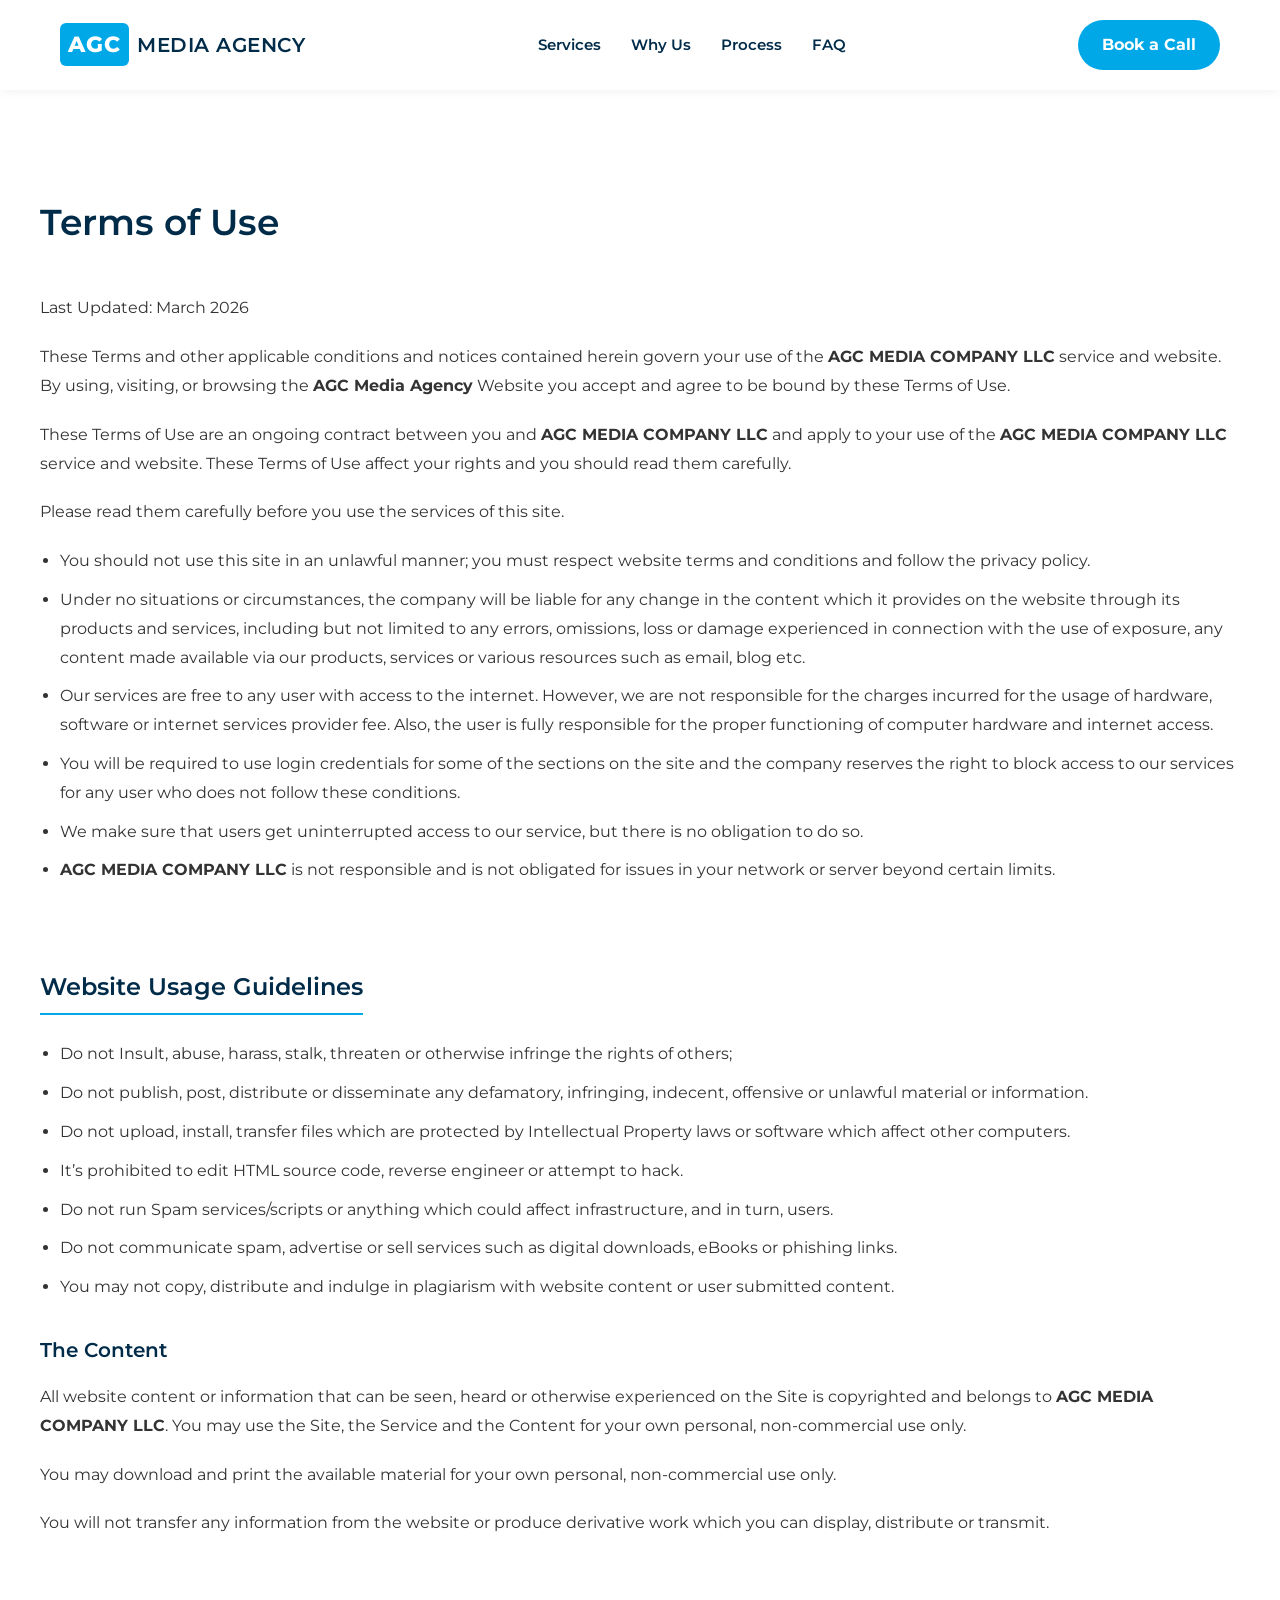
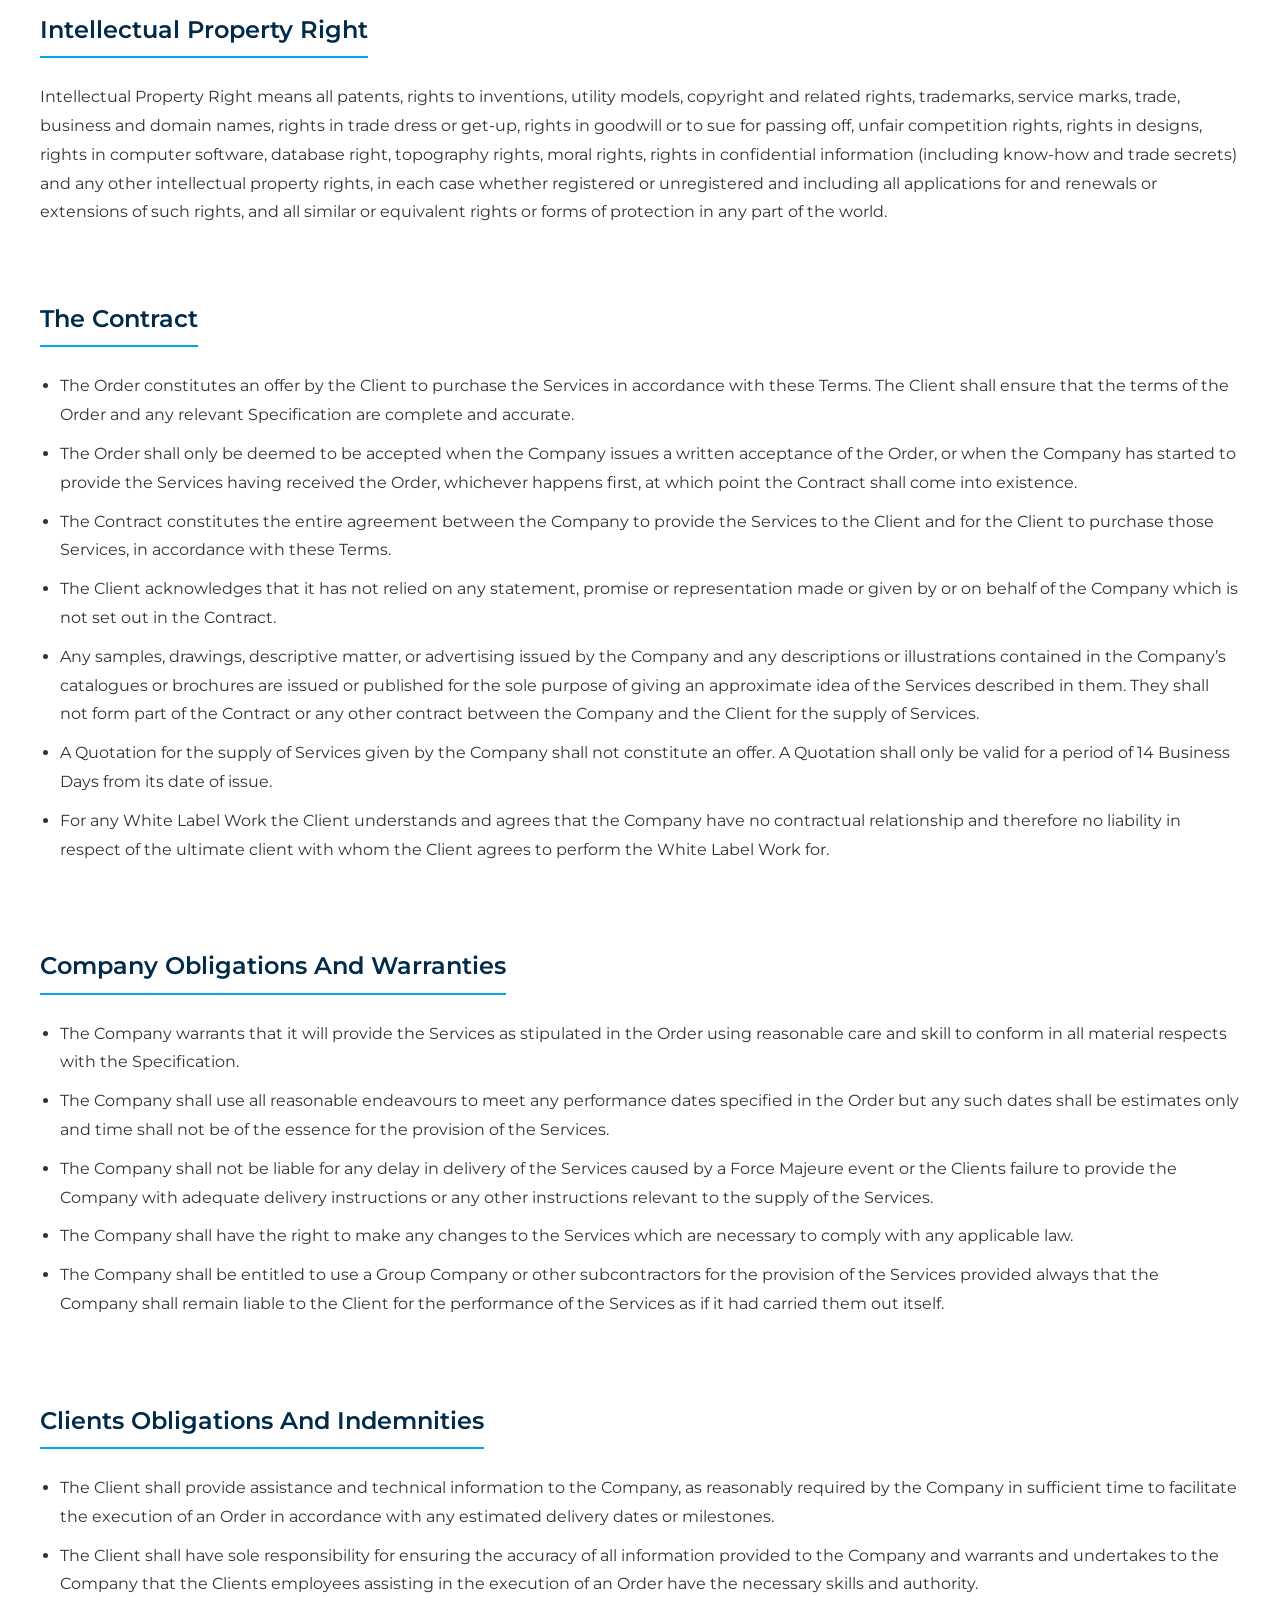
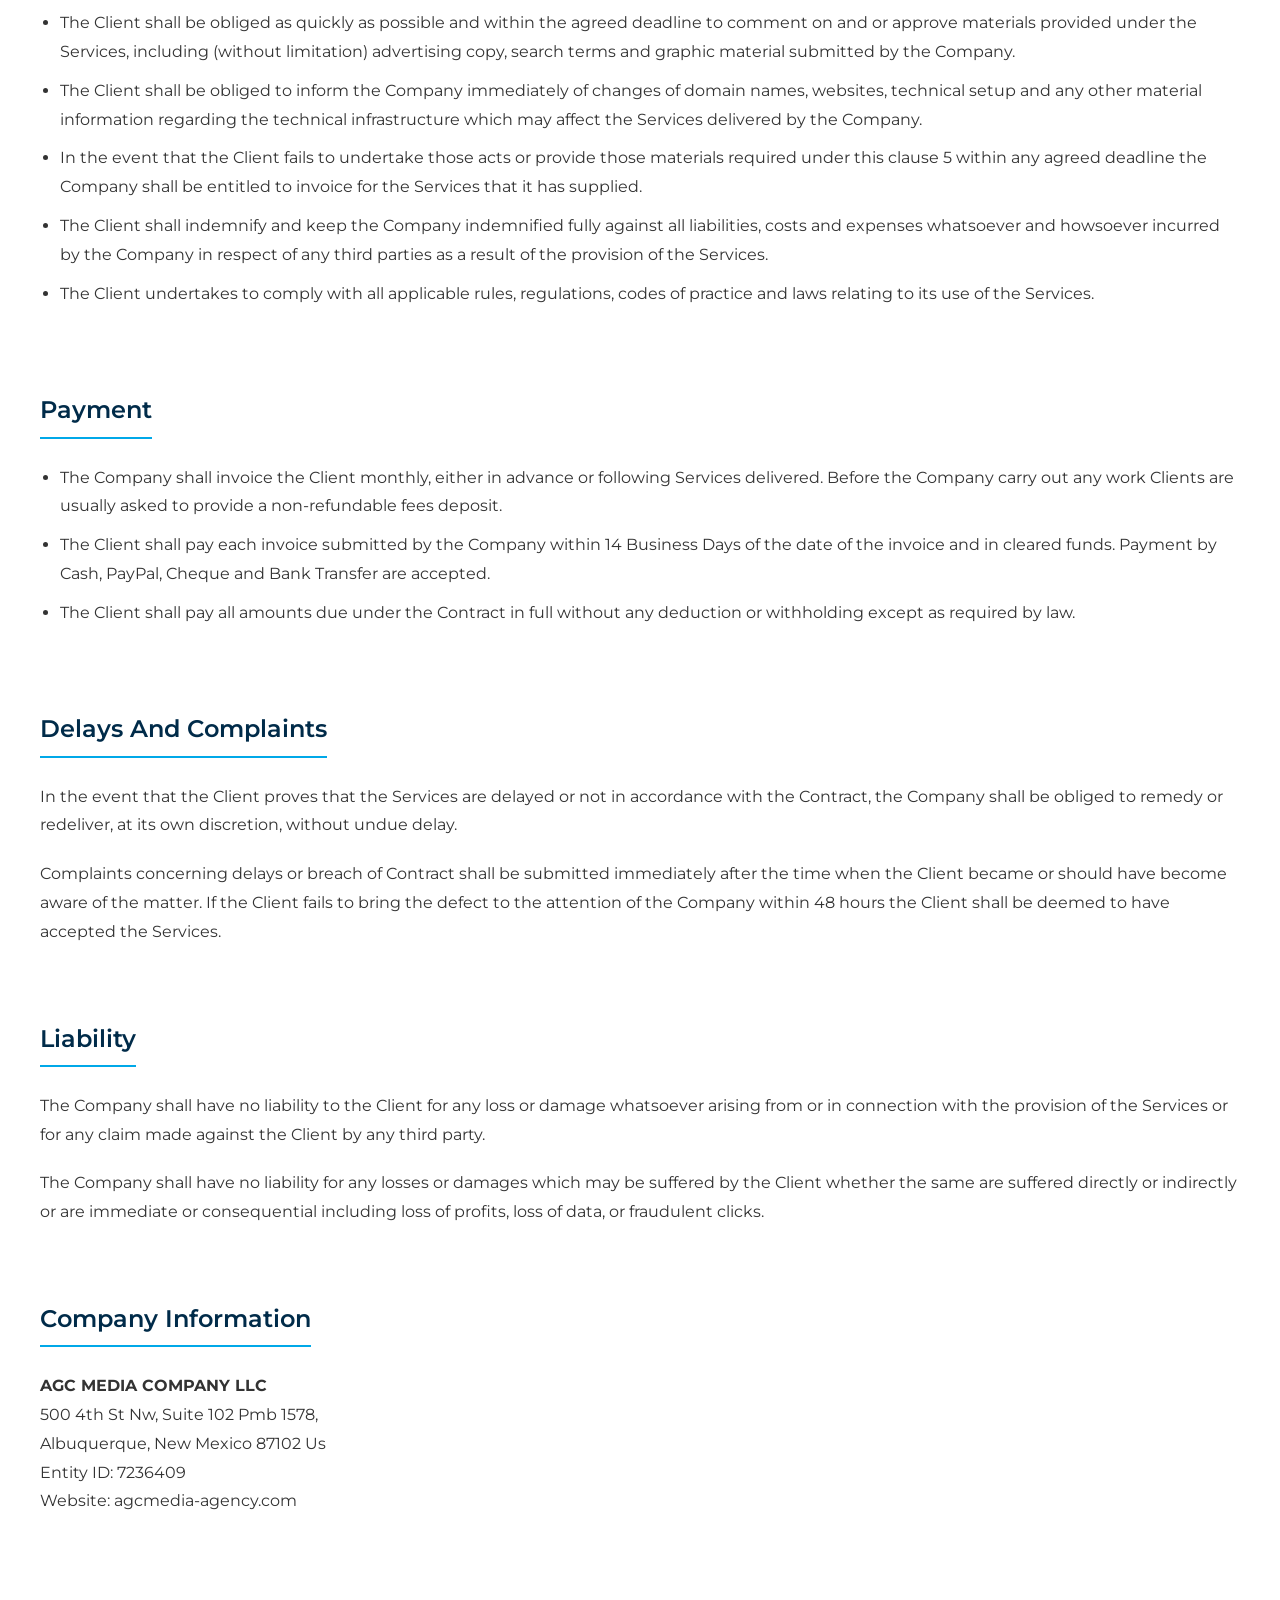
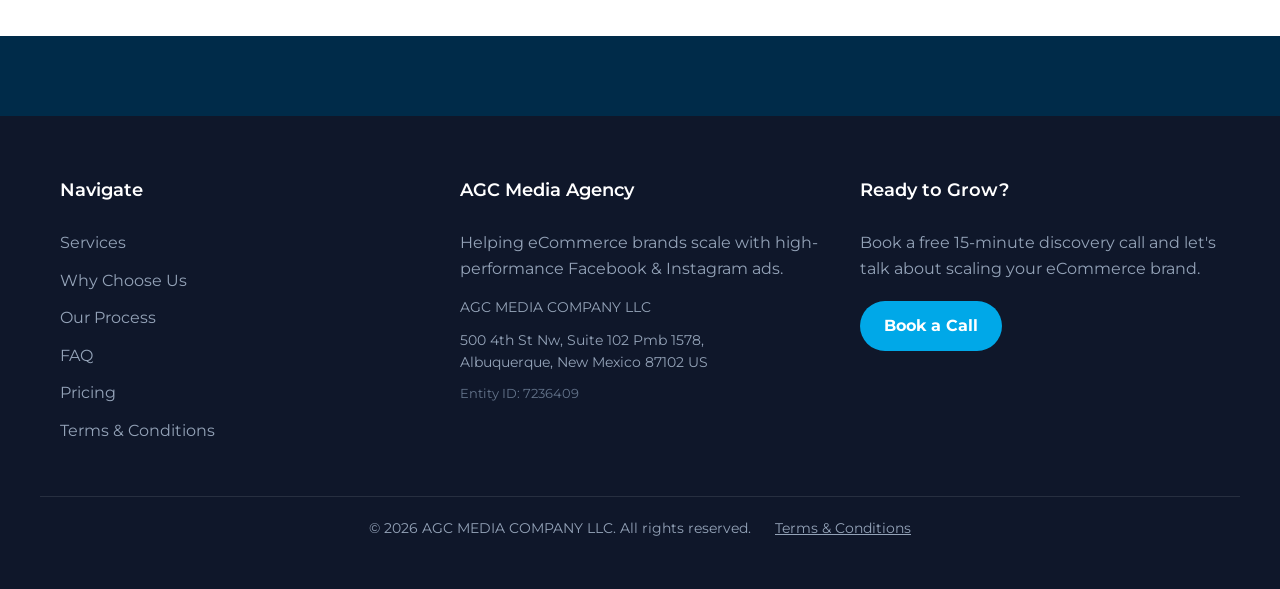
==== terms.html @ 2851c327 "Initial commit - AGC Media Agency Website" ====
<!DOCTYPE html>
<html lang="en">

<head>
    <meta charset="UTF-8">
    <meta name="viewport" content="width=device-width, initial-scale=1.0">
    <title>Terms & Conditions | AGC Media Agency</title>
    <link rel="icon" type="image/svg+xml" href="favicon.svg">
    <link rel="stylesheet" href="style.css">
    <link href="https://fonts.googleapis.com/css2?family=Montserrat:wght@400;600;700&display=swap" rel="stylesheet">
    <style>
        .legal-content {
            padding: 100px 0;
            line-height: 1.8;
            color: #333;
        }

        .legal-content h1 {
            margin-bottom: 40px;
            color: var(--navy-color);
            font-size: 36px;
        }

        .legal-content h2 {
            margin-top: 50px;
            margin-bottom: 25px;
            color: var(--navy-color);
            border-bottom: 2px solid var(--primary-color);
            display: inline-block;
            padding-bottom: 5px;
            font-size: 24px;
        }

        .legal-content h3 {
            margin-top: 30px;
            margin-bottom: 15px;
            color: var(--navy-color);
            font-size: 20px;
        }

        .legal-content p {
            margin-bottom: 20px;
        }

        .legal-content ul {
            margin-bottom: 30px;
            padding-left: 20px;
        }

        .legal-content li {
            margin-bottom: 10px;
        }
    </style>
</head>

<body>
    <header class="header">
        <div class="container">
            <div class="logo">
                <a href="index.html" style="text-decoration: none; display: flex; align-items: center; gap: 8px;">
                    <div
                        style="background: var(--primary-color); color: white; border-radius: 6px; padding: 4px 8px; font-weight: 800; font-size: 22px; letter-spacing: 1px;">
                        AGC</div>
                    <span
                        style="font-size: 20px; font-weight: 600; color: var(--navy-color); text-transform: uppercase; letter-spacing: 0.5px;">Media
                        Agency</span>
                </a>
            </div>
            <nav class="nav">
                <a href="index.html#what-we-do">Services</a>
                <a href="index.html#results">Why Us</a>
                <a href="index.html#process">Process</a>
                <a href="index.html#faq">FAQ</a>
            </nav>
            <a href="index.html#book-a-call" class="btn btn-primary">Book a Call</a>
        </div>
    </header>

    <main>
        <div class="container legal-content">
            <h1>Terms of Use</h1>
            <p>Last Updated: March 2026</p>

            <p>These Terms and other applicable conditions and notices contained herein govern your use of the
                <strong>AGC MEDIA COMPANY LLC</strong> service and website. By using, visiting, or browsing the
                <strong>AGC Media Agency</strong> Website you accept and agree to be bound by these Terms of Use.
            </p>

            <p>These Terms of Use are an ongoing contract between you and <strong>AGC MEDIA COMPANY LLC</strong> and
                apply to your use of the <strong>AGC MEDIA COMPANY LLC</strong> service and website. These Terms of Use
                affect your rights and you should read them carefully.</p>

            <p>Please read them carefully before you use the services of this site.</p>

            <ul>
                <li>You should not use this site in an unlawful manner; you must respect website terms and conditions
                    and follow the privacy policy.</li>
                <li>Under no situations or circumstances, the company will be liable for any change in the content which
                    it provides on the website through its products and services, including but not limited to any
                    errors, omissions, loss or damage experienced in connection with the use of exposure, any content
                    made available via our products, services or various resources such as email, blog etc.</li>
                <li>Our services are free to any user with access to the internet. However, we are not responsible for
                    the charges incurred for the usage of hardware, software or internet services provider fee. Also,
                    the user is fully responsible for the proper functioning of computer hardware and internet access.
                </li>
                <li>You will be required to use login credentials for some of the sections on the site and the company
                    reserves the right to block access to our services for any user who does not follow these
                    conditions.</li>
                <li>We make sure that users get uninterrupted access to our service, but there is no obligation to do
                    so.</li>
                <li><strong>AGC MEDIA COMPANY LLC</strong> is not responsible and is not obligated for issues in your
                    network or server beyond certain limits.</li>
            </ul>

            <h2>Website Usage Guidelines</h2>
            <ul>
                <li>Do not Insult, abuse, harass, stalk, threaten or otherwise infringe the rights of others;</li>
                <li>Do not publish, post, distribute or disseminate any defamatory, infringing, indecent, offensive or
                    unlawful material or information.</li>
                <li>Do not upload, install, transfer files which are protected by Intellectual Property laws or software
                    which affect other computers.</li>
                <li>It’s prohibited to edit HTML source code, reverse engineer or attempt to hack.</li>
                <li>Do not run Spam services/scripts or anything which could affect infrastructure, and in turn, users.
                </li>
                <li>Do not communicate spam, advertise or sell services such as digital downloads, eBooks or phishing
                    links.</li>
                <li>You may not copy, distribute and indulge in plagiarism with website content or user submitted
                    content.</li>
            </ul>

            <h3>The Content</h3>
            <p>All website content or information that can be seen, heard or otherwise experienced on the Site is
                copyrighted and belongs to <strong>AGC MEDIA COMPANY LLC</strong>. You may use the Site, the Service and
                the Content for your own personal, non-commercial use only.</p>
            <p>You may download and print the available material for your own personal, non-commercial use only.</p>
            <p>You will not transfer any information from the website or produce derivative work which you can display,
                distribute or transmit.</p>

            <h2>Intellectual Property Right</h2>
            <p>Intellectual Property Right means all patents, rights to inventions, utility models, copyright and
                related rights, trademarks, service marks, trade, business and domain names, rights in trade dress or
                get-up, rights in goodwill or to sue for passing off, unfair competition rights, rights in designs,
                rights in computer software, database right, topography rights, moral rights, rights in confidential
                information (including know-how and trade secrets) and any other intellectual property rights, in each
                case whether registered or unregistered and including all applications for and renewals or extensions of
                such rights, and all similar or equivalent rights or forms of protection in any part of the world.</p>

            <h2>The Contract</h2>
            <ul>
                <li>The Order constitutes an offer by the Client to purchase the Services in accordance with these
                    Terms. The Client shall ensure that the terms of the Order and any relevant Specification are
                    complete and accurate.</li>
                <li>The Order shall only be deemed to be accepted when the Company issues a written acceptance of the
                    Order, or when the Company has started to provide the Services having received the Order, whichever
                    happens first, at which point the Contract shall come into existence.</li>
                <li>The Contract constitutes the entire agreement between the Company to provide the Services to the
                    Client and for the Client to purchase those Services, in accordance with these Terms.</li>
                <li>The Client acknowledges that it has not relied on any statement, promise or representation made or
                    given by or on behalf of the Company which is not set out in the Contract.</li>
                <li>Any samples, drawings, descriptive matter, or advertising issued by the Company and any descriptions
                    or illustrations contained in the Company’s catalogues or brochures are issued or published for the
                    sole purpose of giving an approximate idea of the Services described in them. They shall not form
                    part of the Contract or any other contract between the Company and the Client for the supply of
                    Services.</li>
                <li>A Quotation for the supply of Services given by the Company shall not constitute an offer. A
                    Quotation shall only be valid for a period of 14 Business Days from its date of issue.</li>
                <li>For any White Label Work the Client understands and agrees that the Company have no contractual
                    relationship and therefore no liability in respect of the ultimate client with whom the Client
                    agrees to perform the White Label Work for.</li>
            </ul>

            <h2>Company Obligations And Warranties</h2>
            <ul>
                <li>The Company warrants that it will provide the Services as stipulated in the Order using reasonable
                    care and skill to conform in all material respects with the Specification.</li>
                <li>The Company shall use all reasonable endeavours to meet any performance dates specified in the Order
                    but any such dates shall be estimates only and time shall not be of the essence for the provision of
                    the Services.</li>
                <li>The Company shall not be liable for any delay in delivery of the Services caused by a Force Majeure
                    event or the Clients failure to provide the Company with adequate delivery instructions or any other
                    instructions relevant to the supply of the Services.</li>
                <li>The Company shall have the right to make any changes to the Services which are necessary to comply
                    with any applicable law.</li>
                <li>The Company shall be entitled to use a Group Company or other subcontractors for the provision of
                    the Services provided always that the Company shall remain liable to the Client for the performance
                    of the Services as if it had carried them out itself.</li>
            </ul>

            <h2>Clients Obligations And Indemnities</h2>
            <ul>
                <li>The Client shall provide assistance and technical information to the Company, as reasonably required
                    by the Company in sufficient time to facilitate the execution of an Order in accordance with any
                    estimated delivery dates or milestones.</li>
                <li>The Client shall have sole responsibility for ensuring the accuracy of all information provided to
                    the Company and warrants and undertakes to the Company that the Clients employees assisting in the
                    execution of an Order have the necessary skills and authority.</li>
                <li>The Client shall be obliged as quickly as possible and within the agreed deadline to comment on and
                    or approve materials provided under the Services, including (without limitation) advertising copy,
                    search terms and graphic material submitted by the Company.</li>
                <li>The Client shall be obliged to inform the Company immediately of changes of domain names, websites,
                    technical setup and any other material information regarding the technical infrastructure which may
                    affect the Services delivered by the Company.</li>
                <li>In the event that the Client fails to undertake those acts or provide those materials required under
                    this clause 5 within any agreed deadline the Company shall be entitled to invoice for the Services
                    that it has supplied.</li>
                <li>The Client shall indemnify and keep the Company indemnified fully against all liabilities, costs and
                    expenses whatsoever and howsoever incurred by the Company in respect of any third parties as a
                    result of the provision of the Services.</li>
                <li>The Client undertakes to comply with all applicable rules, regulations, codes of practice and laws
                    relating to its use of the Services.</li>
            </ul>

            <h2>Payment</h2>
            <ul>
                <li>The Company shall invoice the Client monthly, either in advance or following Services delivered.
                    Before the Company carry out any work Clients are usually asked to provide a non-refundable fees
                    deposit.</li>
                <li>The Client shall pay each invoice submitted by the Company within 14 Business Days of the date of
                    the invoice and in cleared funds. Payment by Cash, PayPal, Cheque and Bank Transfer are accepted.
                </li>
                <li>The Client shall pay all amounts due under the Contract in full without any deduction or withholding
                    except as required by law.</li>
            </ul>

            <h2>Delays And Complaints</h2>
            <p>In the event that the Client proves that the Services are delayed or not in accordance with the Contract,
                the Company shall be obliged to remedy or redeliver, at its own discretion, without undue delay.</p>
            <p>Complaints concerning delays or breach of Contract shall be submitted immediately after the time when the
                Client became or should have become aware of the matter. If the Client fails to bring the defect to the
                attention of the Company within 48 hours the Client shall be deemed to have accepted the Services.</p>

            <h2>Liability</h2>
            <p>The Company shall have no liability to the Client for any loss or damage whatsoever arising from or in
                connection with the provision of the Services or for any claim made against the Client by any third
                party.</p>
            <p>The Company shall have no liability for any losses or damages which may be suffered by the Client whether
                the same are suffered directly or indirectly or are immediate or consequential including loss of
                profits, loss of data, or fraudulent clicks.</p>

            <h2>Company Information</h2>
            <p>
                <strong>AGC MEDIA COMPANY LLC</strong><br>
                500 4th St Nw, Suite 102 Pmb 1578,<br>
                Albuquerque, New Mexico 87102 Us<br>
                Entity ID: 7236409<br>
                Website: agcmedia-agency.com
            </p>
        </div>
    </main>

    <footer class="footer">
        <div class="footer-bottom" style="padding-top: 60px;">
            <div class="container footer-grid" style="grid-template-columns: repeat(3, 1fr);">
                <div class="footer-col">
                    <h4>Navigate</h4>
                    <ul>
                        <li><a href="index.html#what-we-do">Services</a></li>
                        <li><a href="index.html#results">Why Choose Us</a></li>
                        <li><a href="index.html#process">Our Process</a></li>
                        <li><a href="index.html#faq">FAQ</a></li>
                        <li><a href="index.html#pricing">Pricing</a></li>
                        <li><a href="terms.html">Terms & Conditions</a></li>
                    </ul>
                </div>
                <div class="footer-col">
                    <h4>AGC Media Agency</h4>
                    <p style="color: #94a3b8; margin-bottom: 15px;">Helping eCommerce brands scale with high-performance
                        Facebook & Instagram ads.</p>
                    <p style="color: #94a3b8; font-size: 14px;">AGC MEDIA COMPANY LLC</p>
                    <p style="color: #94a3b8; font-size: 14px;">500 4th St Nw, Suite 102 Pmb 1578,<br>Albuquerque, New
                        Mexico 87102 US</p>
                    <p style="color: #64748b; font-size: 13px; margin-top: 10px;">Entity ID: 7236409</p>
                </div>
                <div class="footer-col">
                    <h4>Ready to Grow?</h4>
                    <p style="color: #94a3b8; margin-bottom: 20px;">Book a free 15-minute discovery call and let's talk
                        about scaling your eCommerce brand.</p>
                    <a href="index.html#book-a-call" class="btn btn-primary" style="display: inline-block;">Book a
                        Call</a>
                </div>
            </div>
            <div class="container text-center"
                style="margin-top: 40px; padding-top: 20px; border-top: 1px solid rgba(255,255,255,0.1);">
                <p style="font-size: 14px; color: #94a3b8;">&copy; 2026 AGC MEDIA COMPANY LLC. All rights reserved. <a
                        href="terms.html" style="color: #94a3b8; text-decoration: underline; margin-left: 20px;">Terms &
                        Conditions</a></p>
            </div>
        </div>
    </footer>
</body>

</html>
---- style.css ----
:root {
    --primary-color: #00a8e8;
    --secondary-color: #ff0000;
    --navy-color: #002b49;
    --text-color: #333;
    --bg-light: #f8fafc;
    --white: #ffffff;
    --font-main: 'Montserrat', sans-serif;
    --font-alt: 'Inter', sans-serif;
    --container-width: 1200px;
    --transition: all 0.3s ease;
}

* {
    margin: 0;
    padding: 0;
    box-sizing: border-box;
}

html {
    scroll-behavior: smooth;
}

body {
    font-family: var(--font-main);
    color: var(--text-color);
    line-height: 1.6;
    overflow-x: hidden;
}

h1,
h2,
h3,
h4 {
    font-family: var(--font-main);
    font-weight: 600;
}

.btn {
    font-family: var(--font-main);
}

.container {
    max-width: var(--container-width);
    margin: 0 auto;
    padding: 0 20px;
}

.text-center {
    text-align: center;
}

/* Header */
.header {
    background: var(--white);
    padding: 20px 0;
    box-shadow: 0 2px 10px rgba(0, 0, 0, 0.05);
    position: sticky;
    top: 0;
    z-index: 1000;
}

.header .container {
    display: flex;
    justify-content: space-between;
    align-items: center;
}

.nav {
    display: flex;
    gap: 30px;
}

.nav a {
    text-decoration: none;
    color: var(--navy-color);
    font-weight: 600;
    font-size: 15px;
    transition: var(--transition);
}

.nav a:hover {
    color: var(--primary-color);
}

.badge {
    background: #ff3399;
    color: white;
    padding: 2px 6px;
    border-radius: 4px;
    font-size: 10px;
    vertical-align: middle;
}

/* Buttons */
.btn {
    display: inline-block;
    padding: 12px 24px;
    border-radius: 50px;
    text-decoration: none;
    font-weight: 700;
    transition: var(--transition);
    cursor: pointer;
}

.btn-primary {
    background: var(--primary-color);
    color: var(--white);
}

.btn-primary:hover {
    background: #0091c7;
    transform: translateY(-2px);
}

.btn-secondary {
    background: var(--secondary-color);
    color: var(--white);
    padding: 18px 40px;
    font-size: 18px;
    box-shadow: 0 10px 20px rgba(255, 0, 0, 0.2);
}

.btn-secondary:hover {
    background: #e60000;
    transform: scale(1.05);
}

/* Hero Section */
.hero {
    padding: 100px 0;
    position: relative;
    background: linear-gradient(180deg, #f0f7ff 0%, #ffffff 100%);
    overflow: hidden;
}

.hero-title {
    font-size: 80px;
    font-weight: 600;
    color: var(--navy-color);
    margin-bottom: 5px;
}

.hero-accent {
    font-family: 'Pacifico', cursive;
    /* I'll need to add this font or use a scripty backup */
    font-size: 40px;
    color: #ff3399;
    margin: -10px 0;
}

.hero-subtitle {
    font-size: 60px;
    font-weight: 600;
    color: var(--primary-color);
    margin-bottom: 20px;
}

.hero-description {
    max-width: 800px;
    margin: 0 auto 40px;
    font-size: 20px;
    color: #666;
}

.hero-trust {
    margin-top: 60px;
    background: white;
    padding: 30px;
    border-radius: 10px;
    box-shadow: 0 5px 30px rgba(0, 0, 0, 0.05);
    max-width: 900px;
    margin-left: auto;
    margin-right: auto;
}

.trust-logos {
    display: flex;
    justify-content: space-around;
    align-items: center;
    flex-wrap: wrap;
    gap: 30px;
}

/* Stats */
.intro {
    padding: 100px 0;
}

.intro h3 {
    font-size: 28px;
    color: #444;
    margin-bottom: 30px;
    max-width: 900px;
    margin: 0 auto 30px;
    line-height: 1.4;
}

.intro p {
    max-width: 900px;
    margin: 0 auto 50px;
}

.sales-highlight {
    font-size: 48px;
    font-weight: 600;
    color: var(--navy-color);
    margin-bottom: 60px;
}

.sales-highlight span {
    color: #ff8c00;
}

.stats-grid {
    display: grid;
    grid-template-columns: repeat(4, 1fr);
    gap: 20px;
    margin-top: 50px;
}

.stat-card {
    padding: 30px;
    background: var(--white);
    border-radius: 15px;
    box-shadow: 0 10px 40px rgba(0, 0, 0, 0.08);
}

.stat-icon {
    font-size: 40px;
    margin-bottom: 15px;
}

.stat-number {
    font-size: 32px;
    font-weight: 800;
    color: var(--navy-color);
    margin-bottom: 5px;
}

.stat-label {
    font-size: 14px;
    font-weight: 600;
    color: #777;
    text-transform: uppercase;
}

/* Background Shapes */
.hero-bg-shapes .shape {
    position: absolute;
    z-index: -1;
    opacity: 0.5;
}

.shape-1 {
    top: 50px;
    left: -100px;
    width: 400px;
    height: 400px;
    background: radial-gradient(circle, rgba(0, 168, 232, 0.1) 0%, rgba(255, 255, 255, 0) 70%);
}

/* Services */
.services {
    padding: 100px 0;
    background: #fff;
}

.section-title h2 {
    font-size: 40px;
    color: var(--navy-color);
    margin-bottom: 20px;
}

.section-title p {
    max-width: 800px;
    margin: 0 auto 60px;
    color: #666;
}

.service-block {
    display: flex;
    align-items: center;
    gap: 60px;
    margin-bottom: 80px;
}

.service-block.reverse {
    flex-direction: row-reverse;
}

.service-content {
    flex: 1;
}

.service-content h3 {
    font-size: 32px;
    color: var(--navy-color);
    margin-bottom: 20px;
}

.service-image {
    flex: 1;
}

.service-image img {
    width: 100%;
    max-width: 350px;
}

.checklist {
    list-style: none;
    margin-top: 25px;
}

.checklist li {
    position: relative;
    padding-left: 30px;
    margin-bottom: 15px;
    font-weight: 500;
    color: #444;
}

.checklist li::before {
    content: '✓';
    position: absolute;
    left: 0;
    color: #ff3399;
    font-weight: 900;
}

/* CTA Banner */
.cta-banner {
    background: var(--navy-color);
    padding: 80px 0;
    color: white;
}

.cta-banner h2 {
    font-size: 36px;
    margin-bottom: 30px;
    max-width: 900px;
    margin-left: auto;
    margin-right: auto;
}

/* Features */
.features {
    padding: 100px 0;
    background: var(--bg-light);
}

.features-grid {
    display: grid;
    grid-template-columns: repeat(2, 1fr);
    gap: 40px;
    margin-top: 60px;
}

.feature-card {
    background: white;
    padding: 40px;
    border-radius: 20px;
    box-shadow: 0 10px 30px rgba(0, 0, 0, 0.05);
}

.feature-header {
    display: flex;
    align-items: center;
    gap: 20px;
    margin-bottom: 20px;
}

.feature-icon {
    flex-shrink: 0;
    width: 50px;
}

.feature-icon img {
    width: 100%;
    height: auto;
    display: block;
}

.feature-card h3 {
    font-size: 24px;
    color: var(--navy-color);
    margin-bottom: 0;
}

.checklist-small {
    list-style: none;
    margin-top: 20px;
}

.checklist-small li {
    position: relative;
    padding-left: 25px;
    margin-bottom: 10px;
    font-size: 14px;
    font-weight: 600;
    color: #555;
}

.checklist-small li::before {
    content: '✓';
    position: absolute;
    left: 0;
    color: #ff3399;
}

/* Process Section */
.process {
    padding: 100px 0;
}

.process-flow {
    position: relative;
    max-width: 800px;
    margin: 60px auto 0;
    padding-left: 50px;
}

.process-flow::before {
    content: '';
    position: absolute;
    left: 19px;
    top: 0;
    bottom: 0;
    width: 2px;
    background: #e0e0e0;
}

.process-step {
    position: relative;
    margin-bottom: 50px;
}

.process-dot {
    position: absolute;
    left: -40px;
    top: 20px;
    width: 20px;
    height: 20px;
    background: var(--primary-color);
    border: 4px solid white;
    border-radius: 50%;
    box-shadow: 0 0 10px rgba(0, 168, 232, 0.3);
    z-index: 1;
}

.process-card {
    background: white;
    padding: 30px;
    border-radius: 15px;
    box-shadow: 0 5px 20px rgba(0, 0, 0, 0.05);
    border-left: 5px solid var(--primary-color);
}

.process-card h3 {
    margin-bottom: 10px;
    color: var(--navy-color);
}

/* FAQ Section */
.faq {
    padding: 100px 0;
    background: var(--white);
}

.faq-accordion {
    max-width: 800px;
    margin: 60px auto 0;
}

.faq-item {
    border-bottom: 1px solid #eee;
    margin-bottom: 20px;
}

.faq-question {
    display: flex;
    justify-content: space-between;
    align-items: center;
    padding: 20px 0;
    cursor: pointer;
}

.faq-question h3 {
    font-size: 18px;
    color: var(--navy-color);
}

.plus {
    font-size: 24px;
    color: var(--primary-color);
    font-weight: bold;
    transition: transform 0.3s ease;
}

.faq-item.active .plus {
    transform: rotate(45deg);
}

.faq-answer {
    padding: 0 0 20px;
    color: #666;
    display: none;
}

.faq-item.active .faq-answer {
    display: block;
}

/* Pricing */
.pricing {
    padding: 100px 0;
}

.pricing-card {
    background: white;
    max-width: 600px;
    margin: 40px auto 0;
    padding: 40px;
    border-radius: 15px;
    box-shadow: 0 10px 40px rgba(0, 0, 0, 0.08);
}

.pricing-card h3 {
    font-size: 24px;
    color: var(--navy-color);
    margin-bottom: 20px;
}

/* Industries */
.industries {
    padding: 80px 0;
    background: var(--bg-light);
}

.industries-grid {
    display: grid;
    grid-template-columns: repeat(3, 1fr);
    gap: 30px;
    margin-top: 50px;
}

.industry-item {
    background: white;
    padding: 30px;
    border-radius: 15px;
    display: flex;
    flex-direction: column;
    align-items: center;
    gap: 15px;
    transition: var(--transition);
}

.industry-item:hover {
    transform: translateY(-5px);
    box-shadow: 0 10px 20px rgba(0, 0, 0, 0.05);
}

.industry-item img {
    width: 60px;
    height: auto;
    margin-bottom: 10px;
}

.industry-item p {
    font-weight: 600;
    color: var(--navy-color);
}



.case-card:hover::before {
    transform: scale(15);
    z-index: 0;
}

.case-content {
    position: relative;
    z-index: 1;
}

.case-content h3 {
    font-size: 24px;
    margin-bottom: 15px;
}

/* Comparison Table */
.comparison {
    padding: 100px 0;
    background: var(--bg-light);
}

.table-container {
    max-width: 1000px;
    margin: 50px auto 0;
    overflow-x: auto;
    background: white;
    border-radius: 15px;
    box-shadow: 0 5px 30px rgba(0, 0, 0, 0.05);
}

.comparison-table {
    width: 100%;
    border-collapse: collapse;
    text-align: left;
}

.comparison-table th,
.comparison-table td {
    padding: 25px;
    border: 1px solid #eee;
}

.comparison-table th {
    font-size: 18px;
    color: var(--navy-color);
    background: #fcfcfc;
}

.highlight-col {
    background: #f0f7ff !important;
    border-left: 2px solid var(--primary-color) !important;
    border-right: 2px solid var(--primary-color) !important;
}

.comparison-table th.highlight-col {
    border-top: 2px solid var(--primary-color) !important;
    color: var(--primary-color);
    font-size: 24px;
}

/* Strategy */
.strategy {
    padding: 100px 0;
}

.strategy-grid {
    display: grid;
    grid-template-columns: repeat(2, 1fr);
    gap: 30px;
    margin-top: 60px;
    text-align: left;
}

.strategy-card {
    padding: 40px;
    background: white;
    border-radius: 15px;
    box-shadow: 0 5px 20px rgba(0, 0, 0, 0.05);
    border-left: 5px solid var(--navy-color);
}

.strategy-card h4 {
    font-size: 20px;
    color: var(--navy-color);
    margin-bottom: 15px;
}

.border-red {
    border-left-color: var(--secondary-color);
}

.border-pink {
    border-left-color: #ff3399;
}

.border-cyan {
    border-left-color: var(--primary-color);
}

/* Footer */
.footer {
    background: var(--navy-color);
    color: white;
    padding-top: 80px;
}

.newsletter {
    background: #ff0055;
    padding: 60px 0;
    margin-top: -140px;
    border-radius: 20px;
    position: relative;
    z-index: 10;
    max-width: 1000px;
    margin-left: auto;
    margin-right: auto;
    box-shadow: 0 20px 50px rgba(255, 0, 85, 0.3);
}

.newsletter h2 {
    font-size: 32px;
    margin-bottom: 15px;
}

.footer-flex {
    display: flex;
    justify-content: space-between;
    align-items: flex-start;
    gap: 40px;
    margin-bottom: 60px;
}

.footer-info {
    flex: 1;
}

.footer-newsletter {
    flex: 1;
    text-align: left;
}

.newsletter-form {
    display: flex;
    gap: 15px;
    justify-content: center;
    margin-top: 30px;
}

.newsletter-form input {
    padding: 15px 20px;
    border: none;
    border-radius: 5px;
    width: 250px;
    font-family: var(--font-alt);
}

.newsletter-form .btn {
    border-radius: 5px;
    box-shadow: none;
    background: white;
    color: #ff0055;
}

.footer-bottom {
    padding: 120px 0 50px;
    background: #0f172a;
}

.footer-grid {
    display: grid;
    grid-template-columns: repeat(4, 1fr);
    gap: 40px;
}

.footer-col h4 {
    font-size: 18px;
    margin-bottom: 25px;
    color: white;
}

.footer-col ul {
    list-style: none;
}

.footer-col ul li {
    margin-bottom: 12px;
}

.footer-col ul a {
    color: #94a3b8;
    text-decoration: none;
    transition: var(--transition);
}

.footer-col ul a:hover {
    color: white;
}

.footer-col p {
    color: #94a3b8;
    margin-bottom: 10px;
}

/* CTA Banners */
.cta-banner {
    padding: 80px 0;
    color: white;
}

.cta-banner h2 {
    font-size: 36px;
    margin-bottom: 30px;
    max-width: 900px;
    margin-left: auto;
    margin-right: auto;
}

.cta-blue {
    background: var(--navy-color);
}

.cta-pink {
    background: #e6005c;
}

.cta-blue-dark {
    background: #0f172a;
}

.btn-white {
    background: white;
    color: #e6005c;
    padding: 18px 40px;
    font-size: 18px;
    display: inline-block;
    border-radius: 50px;
    font-weight: bold;
    text-decoration: none;
    transition: var(--transition);
}

.btn-white:hover {
    transform: scale(1.05);
    box-shadow: 0 10px 20px rgba(0, 0, 0, 0.1);
}

/* Leverage Hype */
.leverage-hype {
    padding: 100px 0;
    background: #fff;
}

.leverage-content {
    display: flex;
    align-items: center;
    gap: 60px;
}

.leverage-image {
    flex: 1;
}

.leverage-image img {
    width: 100%;
    max-width: 400px;
}

.leverage-text {
    flex: 1;
}

.leverage-text h2 {
    font-size: 40px;
    color: var(--navy-color);
    margin-bottom: 20px;
}

.leverage-text p {
    color: #555;
    font-size: 16px;
    margin-bottom: 25px;
}

.quote-box {
    background: #f8fafc;
    border-left: 4px solid var(--primary-color);
    padding: 20px 30px;
    margin: 30px 0;
    border-radius: 0 10px 10px 0;
}

.quote-box p {
    font-weight: 600;
    font-style: italic;
    color: var(--navy-color);
    margin: 0;
    font-size: 18px;
}

.quote-box p::before,
.quote-box p::after {
    content: '"';
    color: var(--primary-color);
    font-size: 24px;
    font-weight: bold;
}



/* Additional Services */
.additional-services {
    padding: 100px 0;
    background: var(--bg-light);
}

.services-mini-grid {
    display: grid;
    grid-template-columns: repeat(2, 1fr);
    gap: 40px;
    margin: 60px auto;
    max-width: 1000px;
}

.service-mini {
    background: white;
    padding: 50px;
    border-radius: 20px;
    box-shadow: 0 10px 30px rgba(0, 0, 0, 0.05);
    text-align: center;
}

.icon-wrap {
    font-size: 50px;
    margin-bottom: 20px;
}

.service-mini h3 {
    font-size: 24px;
    color: var(--navy-color);
    margin-bottom: 20px;
}

.note-box {
    background: white;
    padding: 30px;
    border-radius: 10px;
    border: 1px solid #eee;
    max-width: 900px;
    margin: 0 auto;
    font-size: 14px;
    color: #666;
    text-align: left;
}

/* --- Responsive Styles --- */

@media (max-width: 1024px) {
    .brands-logos-grid {
        grid-template-columns: repeat(3, 1fr);
    }

    .strategy-grid,
    .case-study-grid {
        grid-template-columns: repeat(2, 1fr);
    }
}

@media (max-width: 768px) {
    .hero-title {
        font-size: 40px;
    }

    .hero-subtitle {
        font-size: 32px;
    }

    .trust-logos {
        flex-wrap: wrap;
        gap: 20px !important;
    }

    .stats-grid {
        grid-template-columns: repeat(2, 1fr);
        gap: 20px;
    }

    .service-block,
    .service-block.reverse {
        flex-direction: column;
        text-align: center;
    }

    .service-block .checklist {
        text-align: left;
        display: inline-block;
    }

    .features-grid {
        grid-template-columns: 1fr;
    }

    .leverage-content {
        flex-direction: column;
        text-align: center;
    }





    .strategy-grid,
    .services-mini-grid {
        grid-template-columns: 1fr;
    }

    .footer-grid {
        grid-template-columns: repeat(2, 1fr);
        gap: 30px;
    }

    .cta-banner h2 {
        font-size: 28px;
    }
}

@media (max-width: 480px) {
    .hero-title {
        font-size: 32px;
    }

    .hero-subtitle {
        font-size: 24px;
    }

    .stats-grid,
    .footer-grid {
        grid-template-columns: 1fr;
    }


}
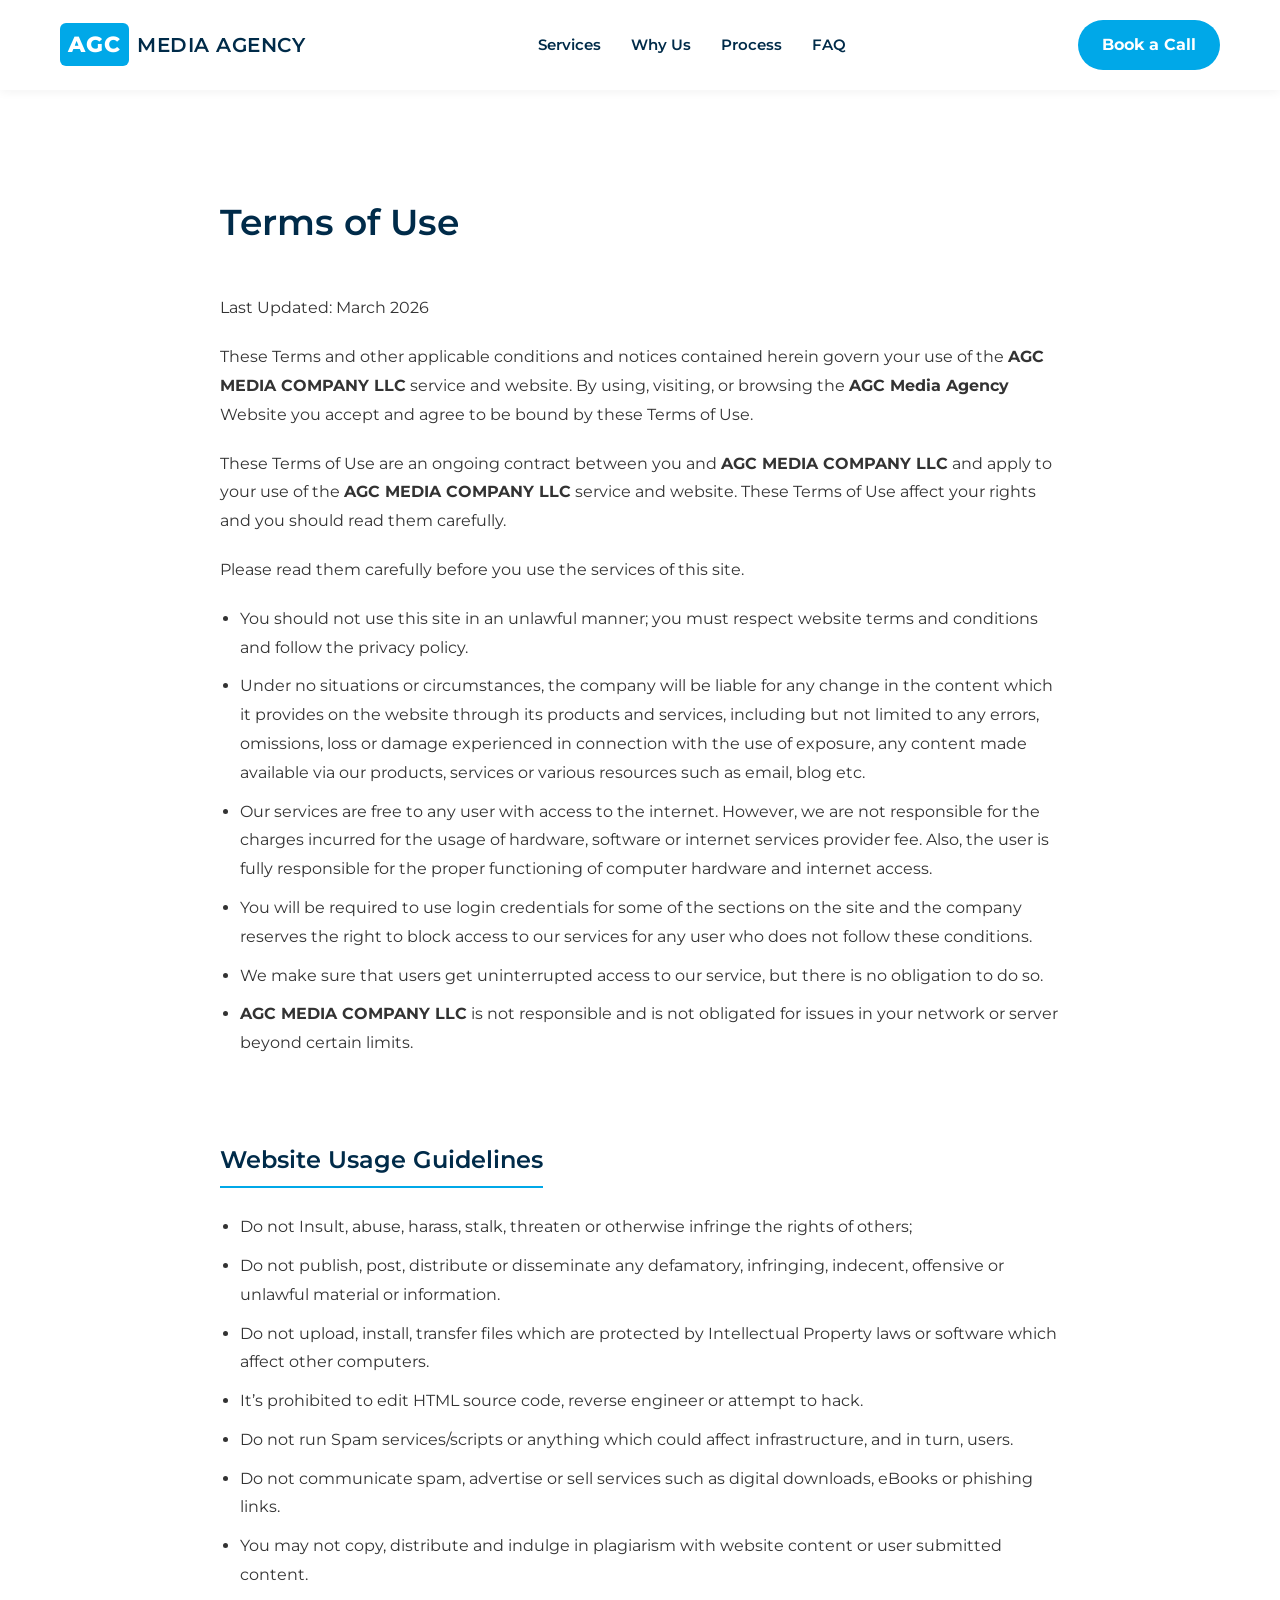
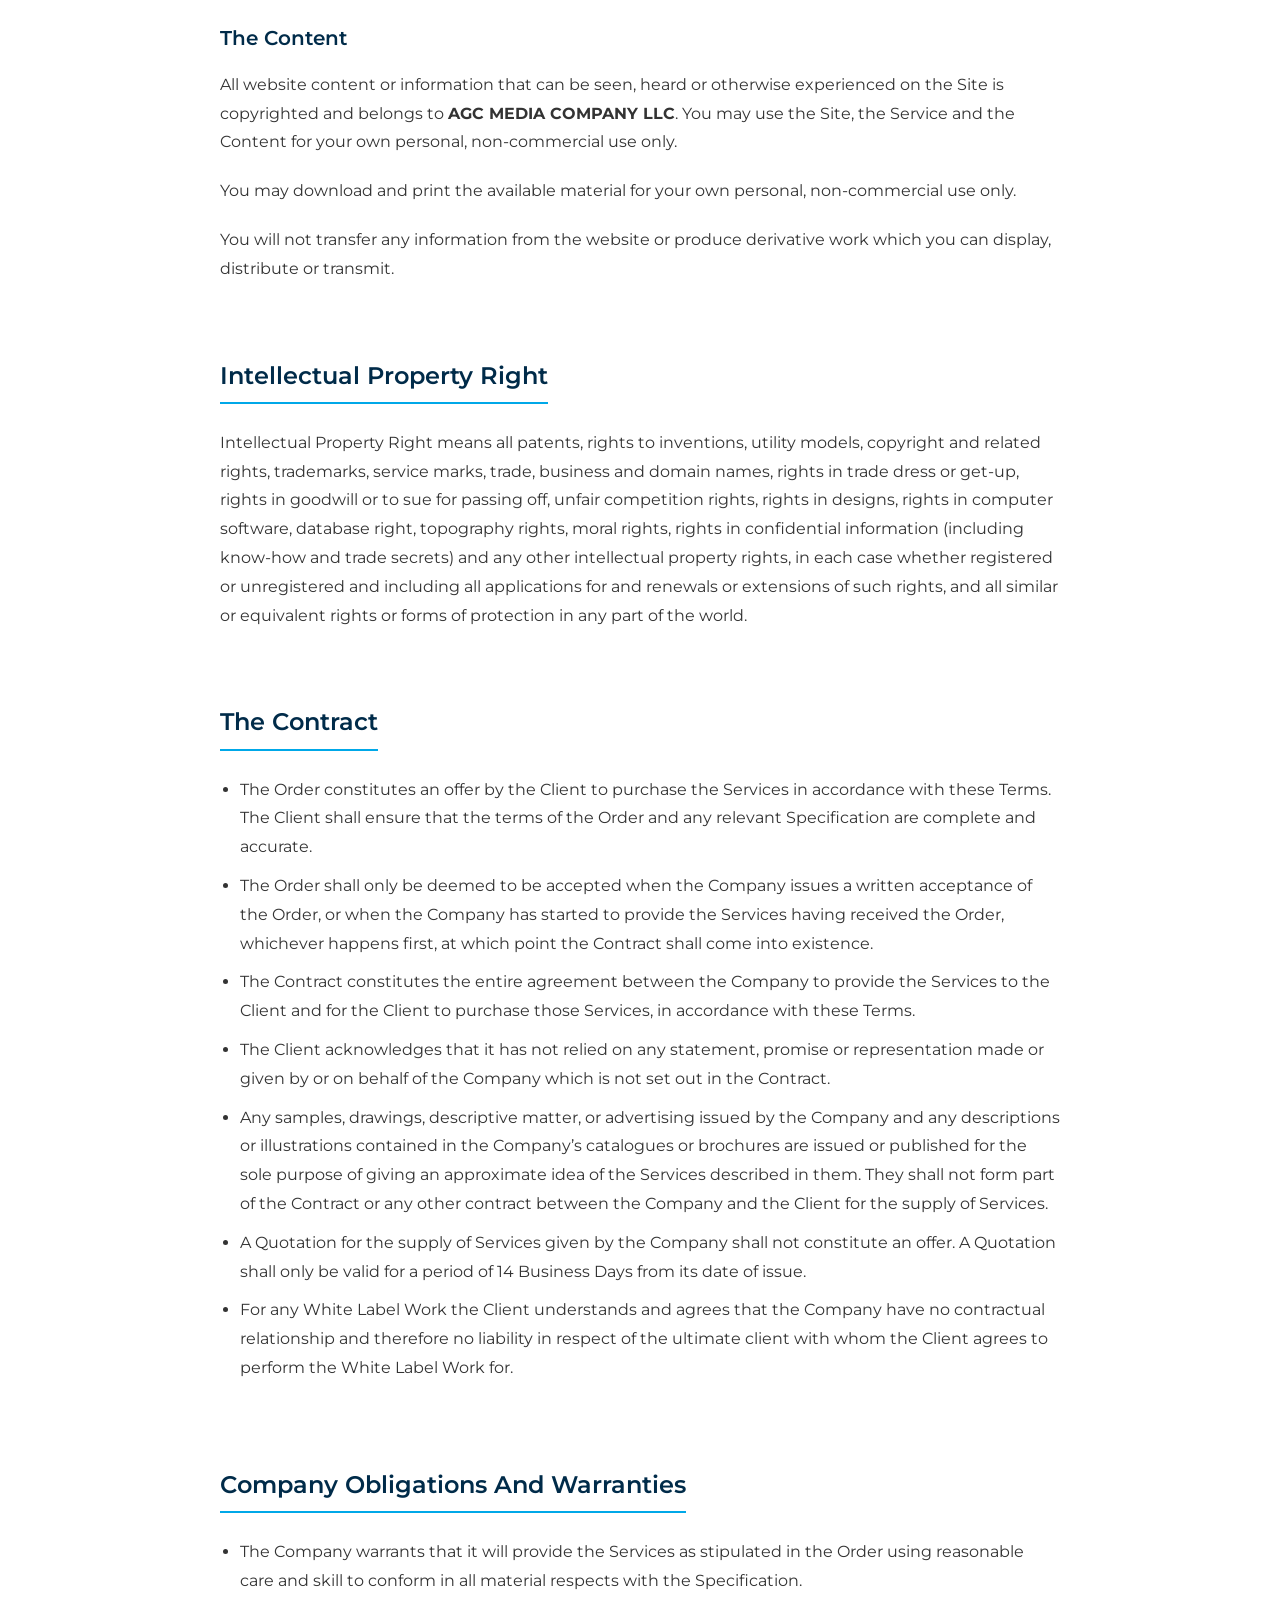
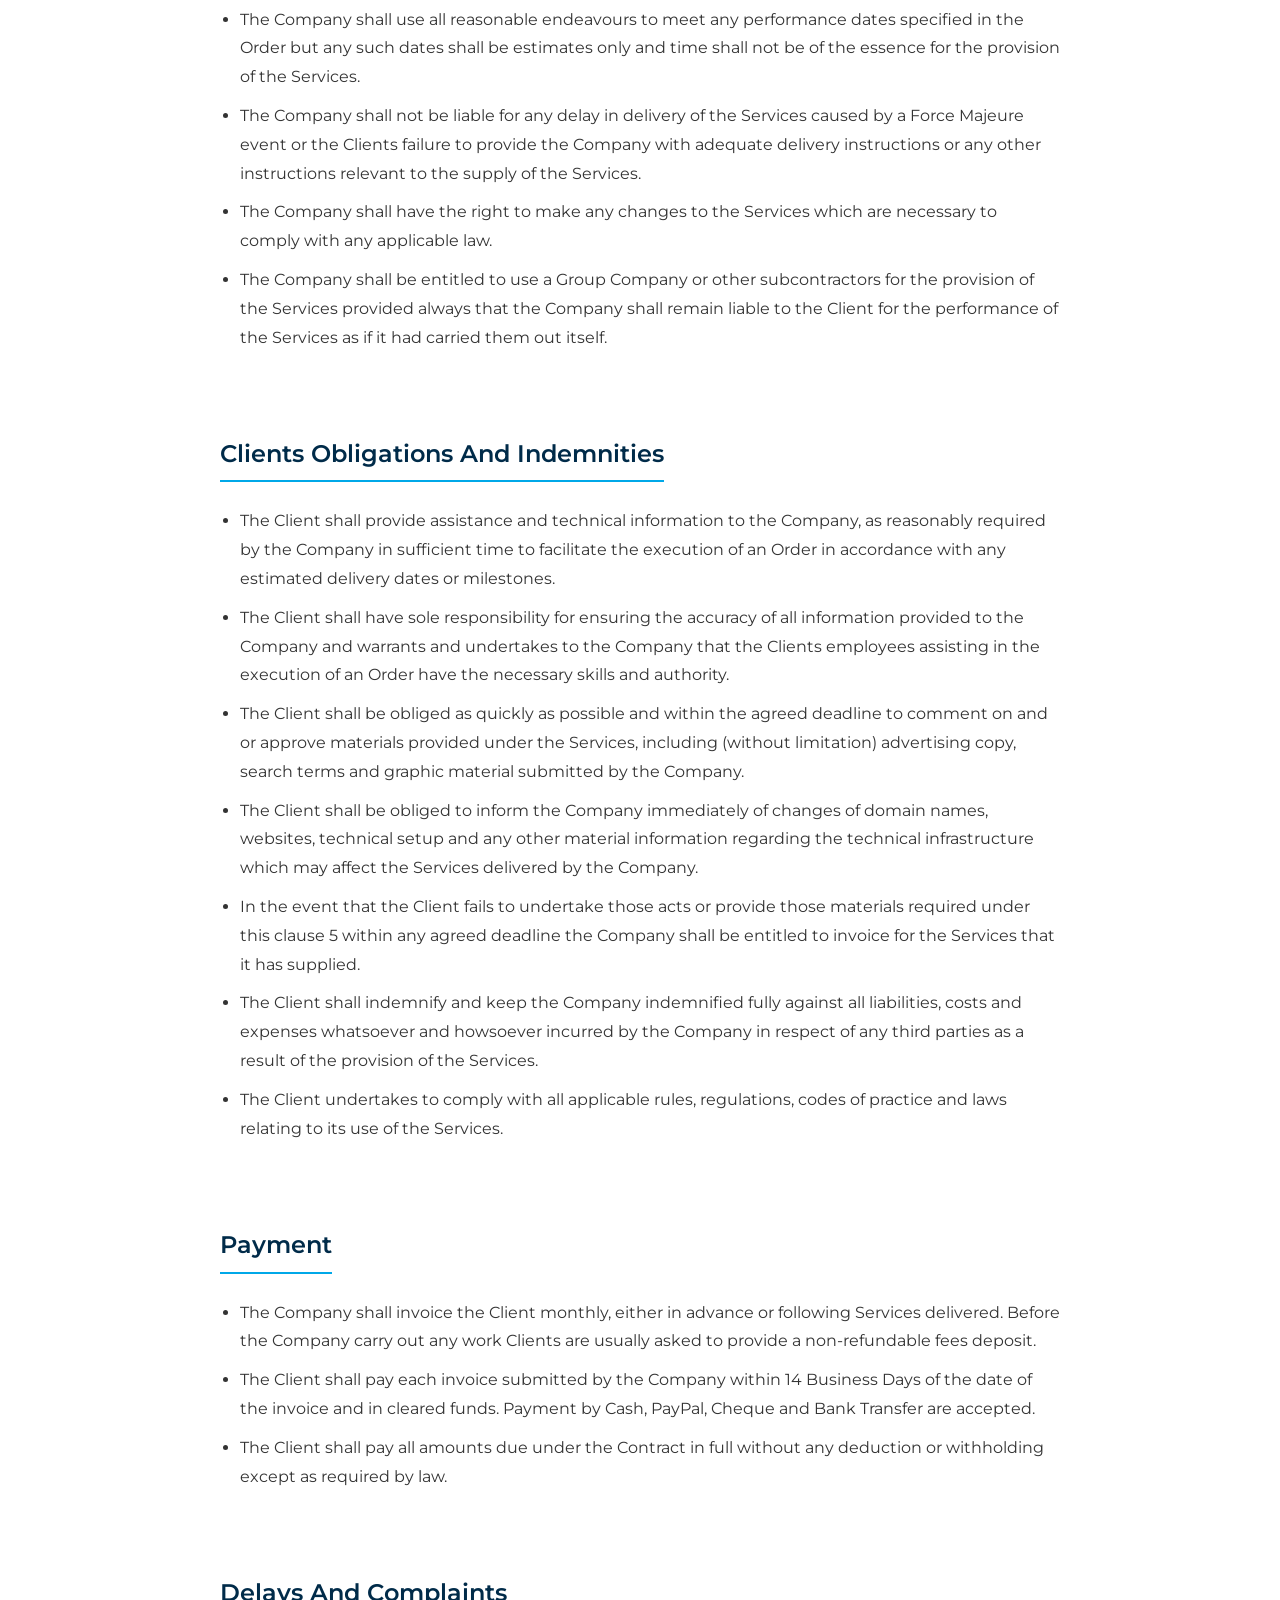
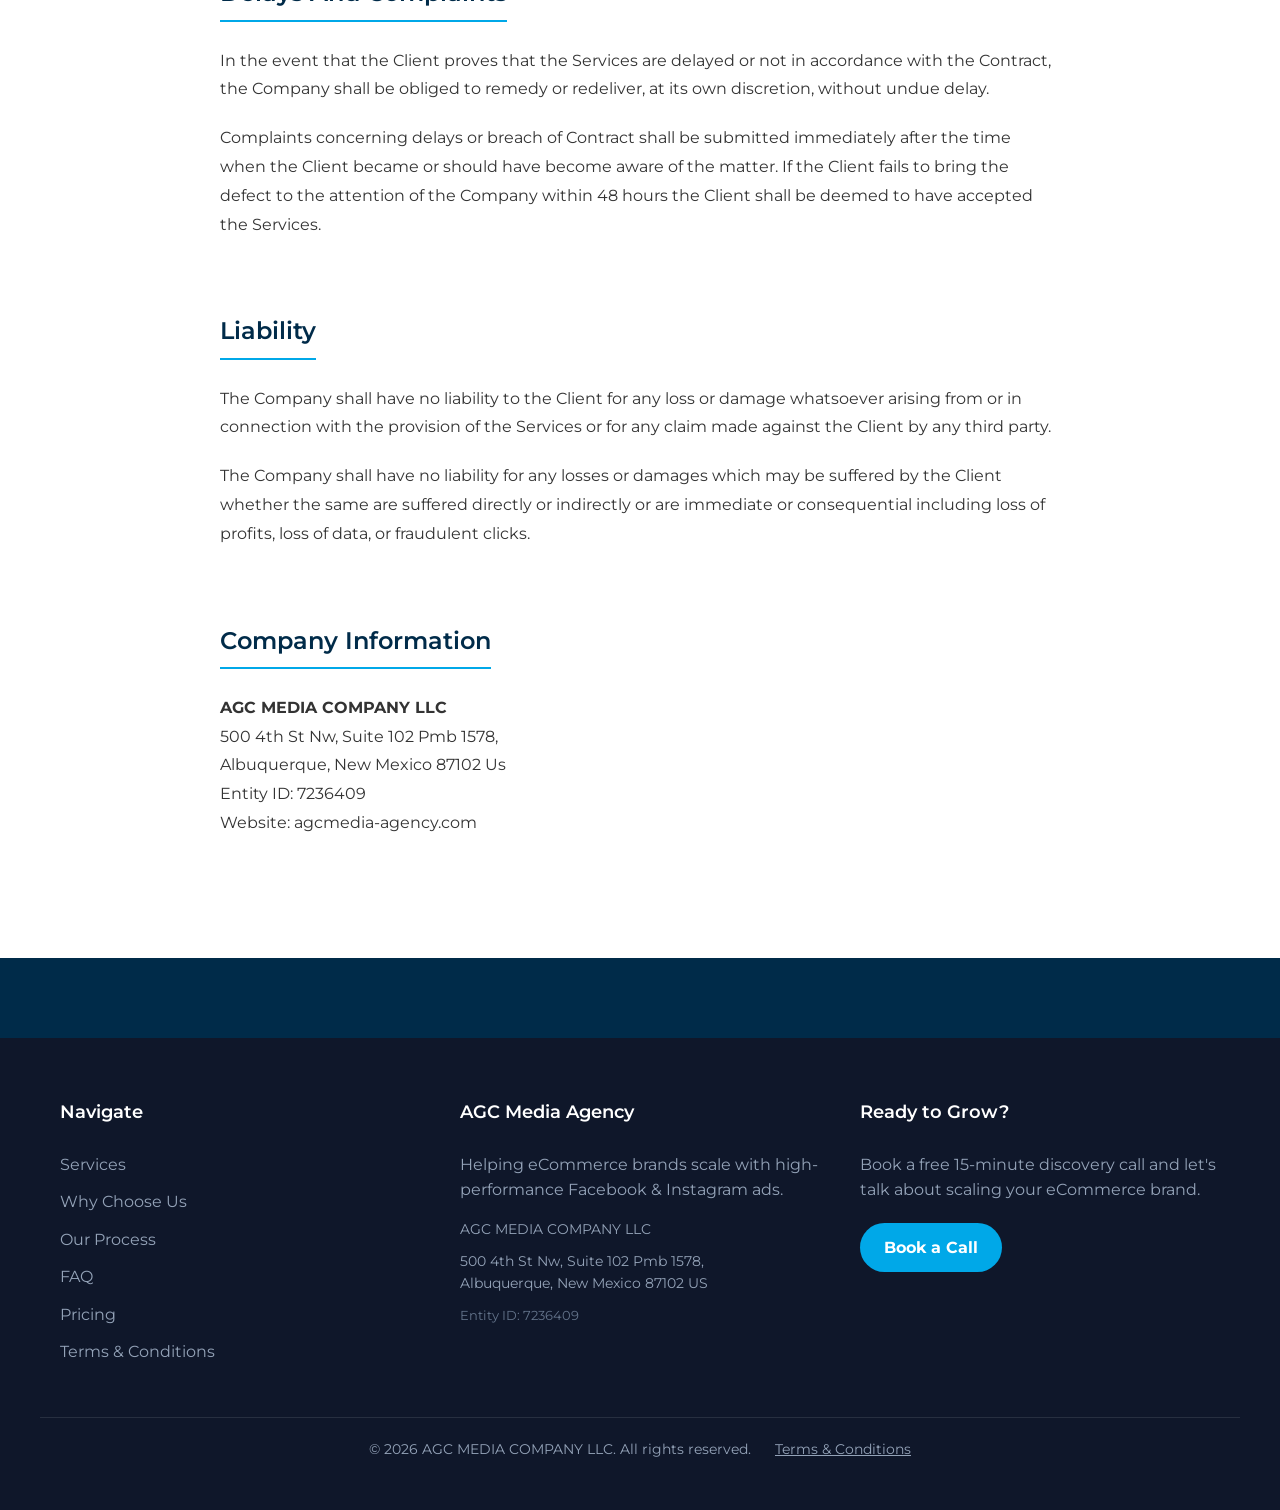
==== commit 7fbc2528: "feat: Implement responsive styles for buttons and comparison tables, and improve legal content layou" ====
--- a/terms.html
+++ b/terms.html
@@ -10,9 +10,11 @@
     <link href="https://fonts.googleapis.com/css2?family=Montserrat:wght@400;600;700&display=swap" rel="stylesheet">
     <style>
         .legal-content {
-            padding: 100px 0;
+            padding: 100px 30px;
             line-height: 1.8;
             color: #333;
+            max-width: 900px;
+            margin: 0 auto;
         }
 
         .legal-content h1 {
@@ -67,12 +69,19 @@
                 </a>
             </div>
             <nav class="nav">
-                <a href="index.html#what-we-do">Services</a>
-                <a href="index.html#results">Why Us</a>
-                <a href="index.html#process">Process</a>
-                <a href="index.html#faq">FAQ</a>
+                <a href="index.html#what-we-do" class="nav-link">Services</a>
+                <a href="index.html#results" class="nav-link">Why Us</a>
+                <a href="index.html#process" class="nav-link">Process</a>
+                <a href="index.html#faq" class="nav-link">FAQ</a>
             </nav>
-            <a href="index.html#book-a-call" class="btn btn-primary">Book a Call</a>
+            <div class="header-actions">
+                <a href="index.html#book-a-call" class="btn btn-primary">Book a Call</a>
+                <button class="mobile-menu-btn" aria-label="Toggle menu">
+                    <span></span>
+                    <span></span>
+                    <span></span>
+                </button>
+            </div>
         </div>
     </header>
 
@@ -250,7 +259,7 @@
 
     <footer class="footer">
         <div class="footer-bottom" style="padding-top: 60px;">
-            <div class="container footer-grid" style="grid-template-columns: repeat(3, 1fr);">
+            <div class="container footer-grid">
                 <div class="footer-col">
                     <h4>Navigate</h4>
                     <ul>
--- a/style.css
+++ b/style.css
@@ -83,6 +83,32 @@
     color: var(--primary-color);
 }
 
+.header-actions {
+    display: flex;
+    align-items: center;
+    gap: 15px;
+}
+
+.mobile-menu-btn {
+    display: none;
+    background: none;
+    border: none;
+    cursor: pointer;
+    flex-direction: column;
+    gap: 6px;
+    z-index: 1001;
+    padding: 5px;
+}
+
+.mobile-menu-btn span {
+    display: block;
+    width: 25px;
+    height: 3px;
+    background-color: var(--navy-color);
+    transition: var(--transition);
+    border-radius: 3px;
+}
+
 .badge {
     background: #ff3399;
     color: white;
@@ -744,7 +770,7 @@
 
 .footer-grid {
     display: grid;
-    grid-template-columns: repeat(4, 1fr);
+    grid-template-columns: repeat(3, 1fr);
     gap: 40px;
 }
 
@@ -941,6 +967,55 @@
     }
 }
 
+@media (max-width: 991px) {
+    .header-actions .btn {
+        display: none;
+    }
+
+    .mobile-menu-btn {
+        display: flex;
+    }
+
+    .nav {
+        position: fixed;
+        top: 0;
+        right: -100%;
+        width: 100%;
+        height: 100vh;
+        background: var(--white);
+        flex-direction: column;
+        justify-content: center;
+        align-items: center;
+        transition: right 0.3s ease;
+        z-index: 998;
+    }
+
+    .nav.active {
+        right: 0;
+    }
+
+    .nav a {
+        font-size: 20px;
+        margin: 10px 0;
+    }
+
+    .mobile-menu-btn.active span:nth-child(1) {
+        transform: translateY(9px) rotate(45deg);
+    }
+
+    .mobile-menu-btn.active span:nth-child(2) {
+        opacity: 0;
+    }
+
+    .mobile-menu-btn.active span:nth-child(3) {
+        transform: translateY(-9px) rotate(-45deg);
+    }
+
+    .industries-grid {
+        grid-template-columns: repeat(2, 1fr);
+    }
+}
+
 @media (max-width: 768px) {
     .hero-title {
         font-size: 40px;
@@ -997,6 +1072,97 @@
     .cta-banner h2 {
         font-size: 28px;
     }
+
+    /* Responsive Buttons */
+    .btn {
+        white-space: normal;
+        max-width: 100%;
+        text-align: center;
+        box-sizing: border-box;
+    }
+
+    .btn-secondary,
+    .btn-white {
+        padding: 14px 20px;
+        font-size: 15px;
+        width: 100%;
+        display: block;
+        margin-left: auto;
+        margin-right: auto;
+        line-height: 1.4;
+    }
+
+    /* Responsive Comparison Table */
+    .table-container {
+        overflow-x: hidden;
+        border-radius: 0;
+        box-shadow: none;
+        background: transparent;
+        margin-top: 30px;
+    }
+
+    .comparison-table,
+    .comparison-table tbody,
+    .comparison-table tr,
+    .comparison-table td {
+        display: block;
+        width: 100%;
+        text-align: center;
+    }
+
+    .comparison-table thead {
+        display: none;
+    }
+
+    .comparison-table tr {
+        margin-bottom: 30px;
+        background: white;
+        border: 1px solid #eee;
+        border-radius: 15px;
+        overflow: hidden;
+        box-shadow: 0 5px 20px rgba(0, 0, 0, 0.05);
+    }
+
+    .comparison-table td {
+        padding: 20px;
+        border: none;
+        border-bottom: 1px solid #eee;
+    }
+
+    .comparison-table td:last-child {
+        border-bottom: none;
+    }
+
+    .comparison-table td:nth-child(1) {
+        background: var(--navy-color);
+        color: white;
+        font-size: 20px;
+        font-weight: 700;
+    }
+
+    .comparison-table td:nth-child(2)::before {
+        content: "AGC Media Agency™";
+        display: block;
+        font-size: 18px;
+        font-weight: 700;
+        color: var(--primary-color);
+        margin-bottom: 10px;
+    }
+
+    .comparison-table td:nth-child(3)::before {
+        content: "Other Agencies/Freelancers";
+        display: block;
+        font-size: 16px;
+        font-weight: 600;
+        color: #666;
+        margin-bottom: 10px;
+    }
+
+    .comparison-table td.highlight-col {
+        border-left: none !important;
+        border-right: none !important;
+        border-top: none !important;
+    }
 }
 
 @media (max-width: 480px) {
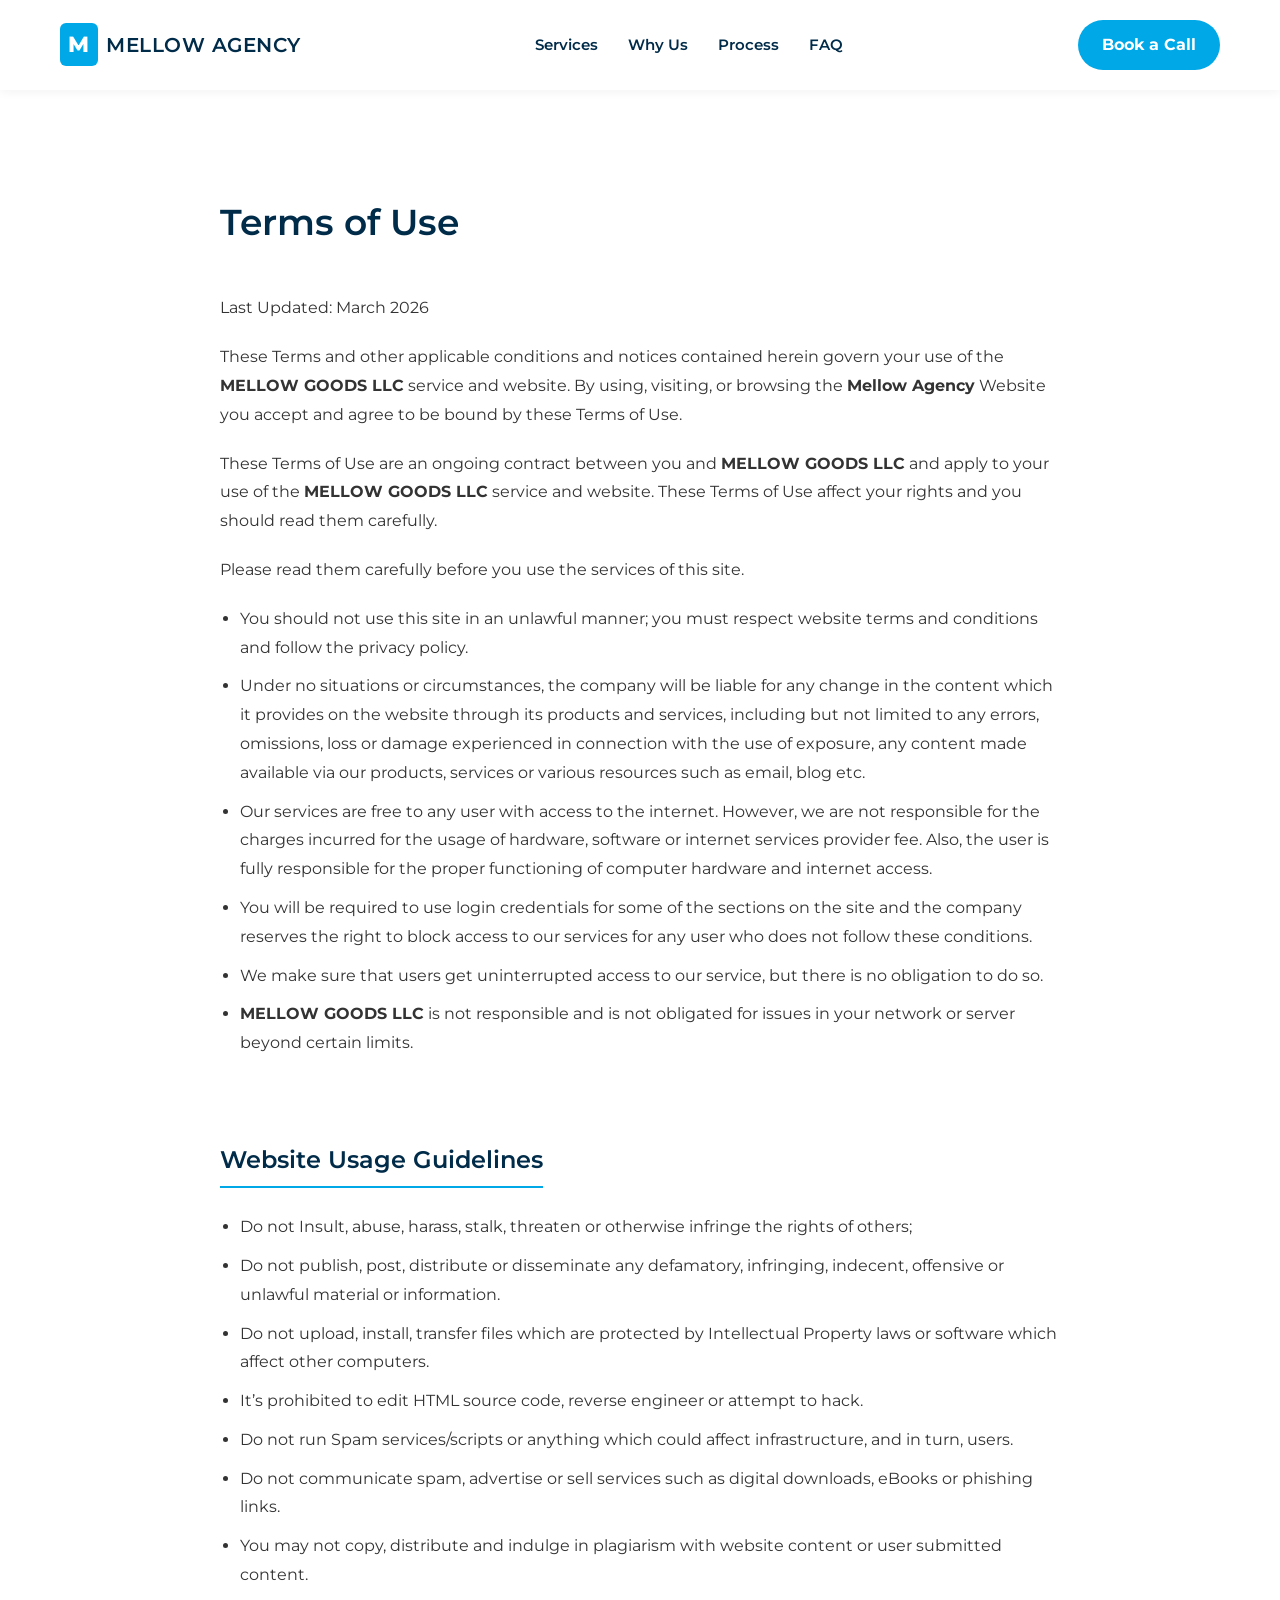
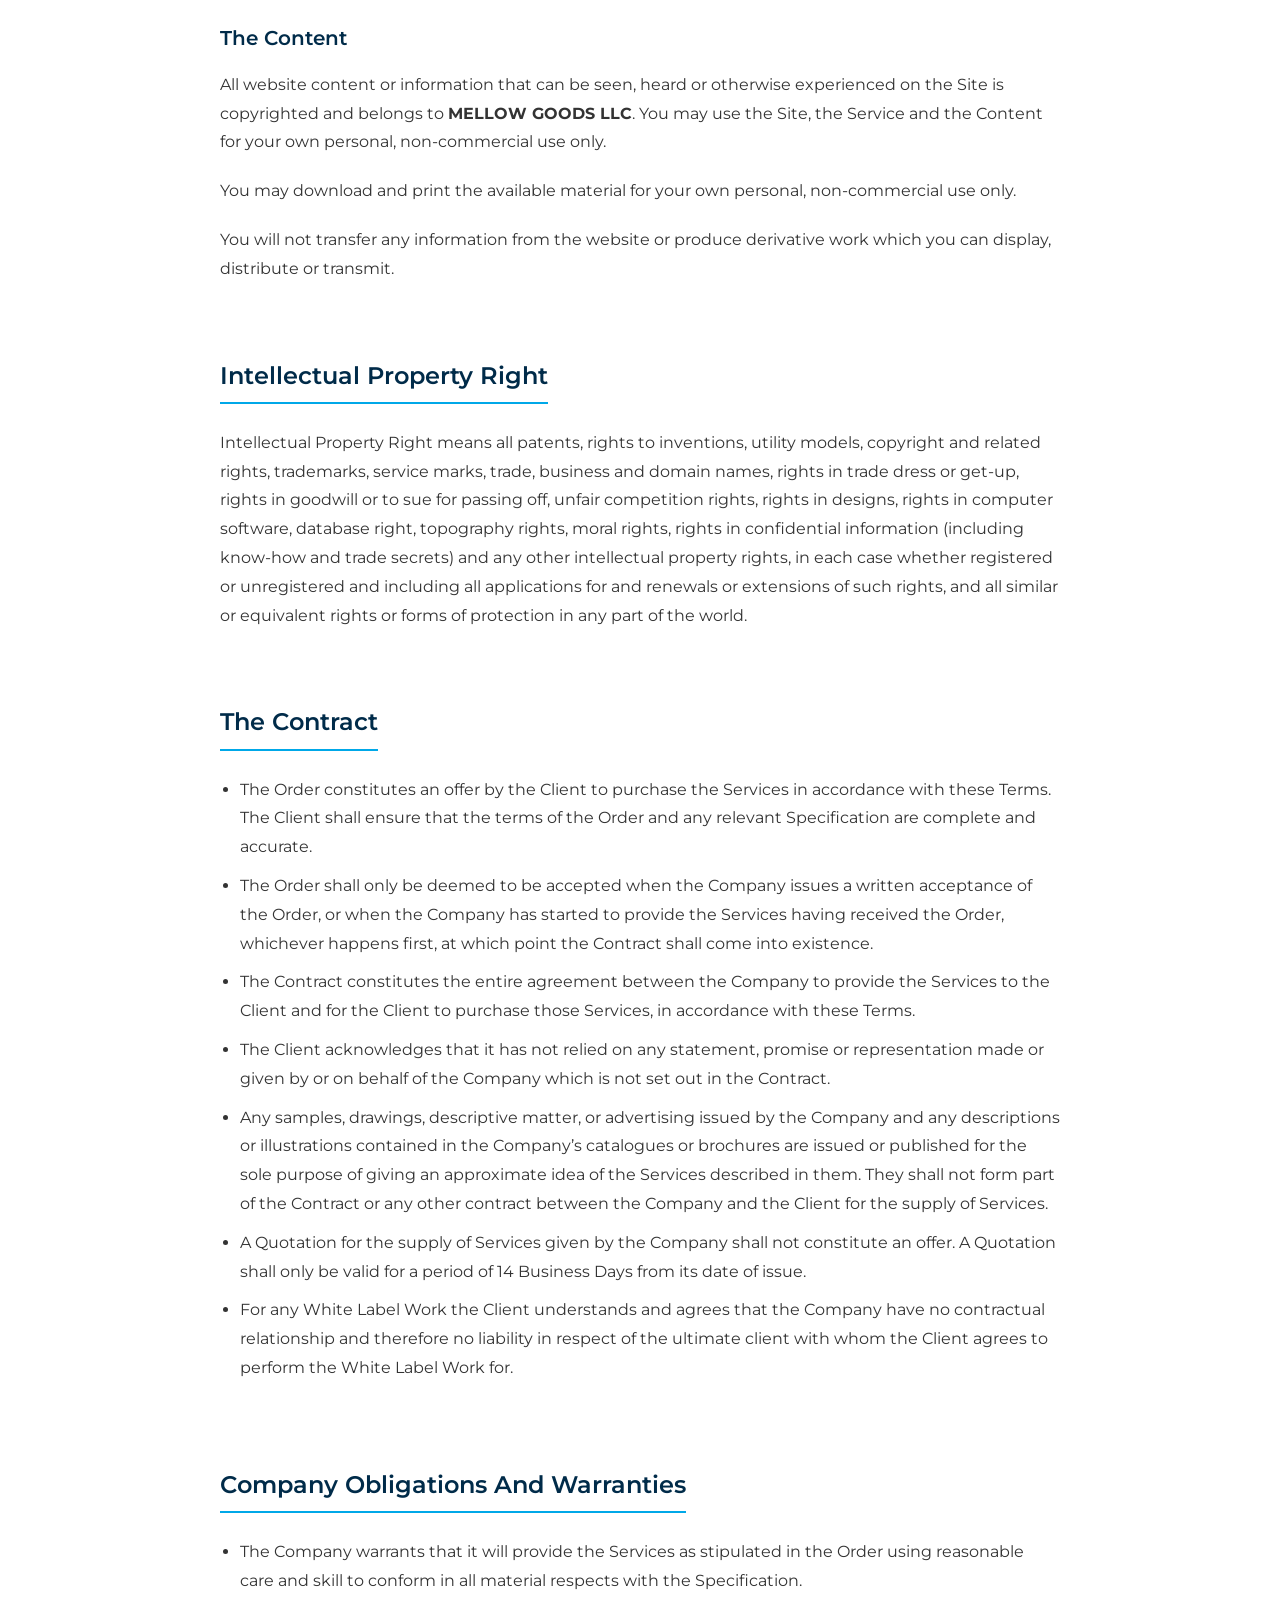
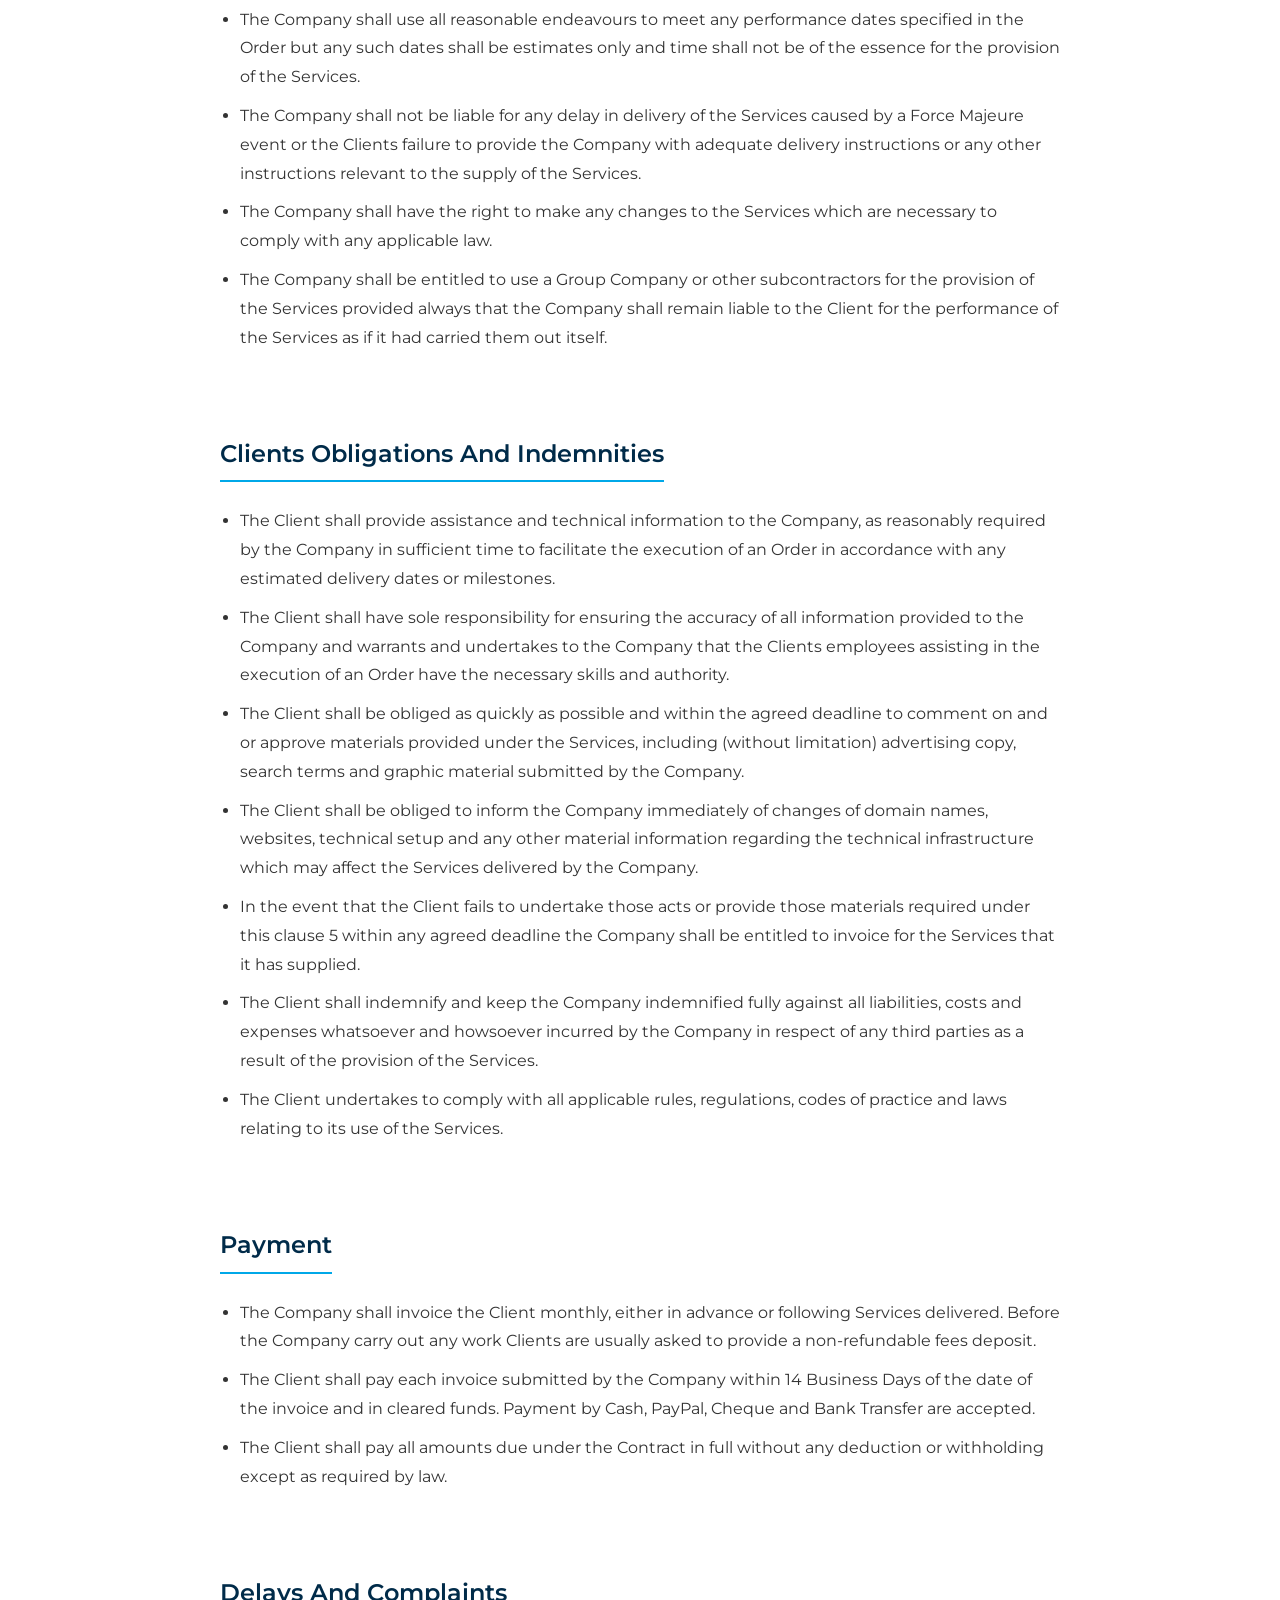
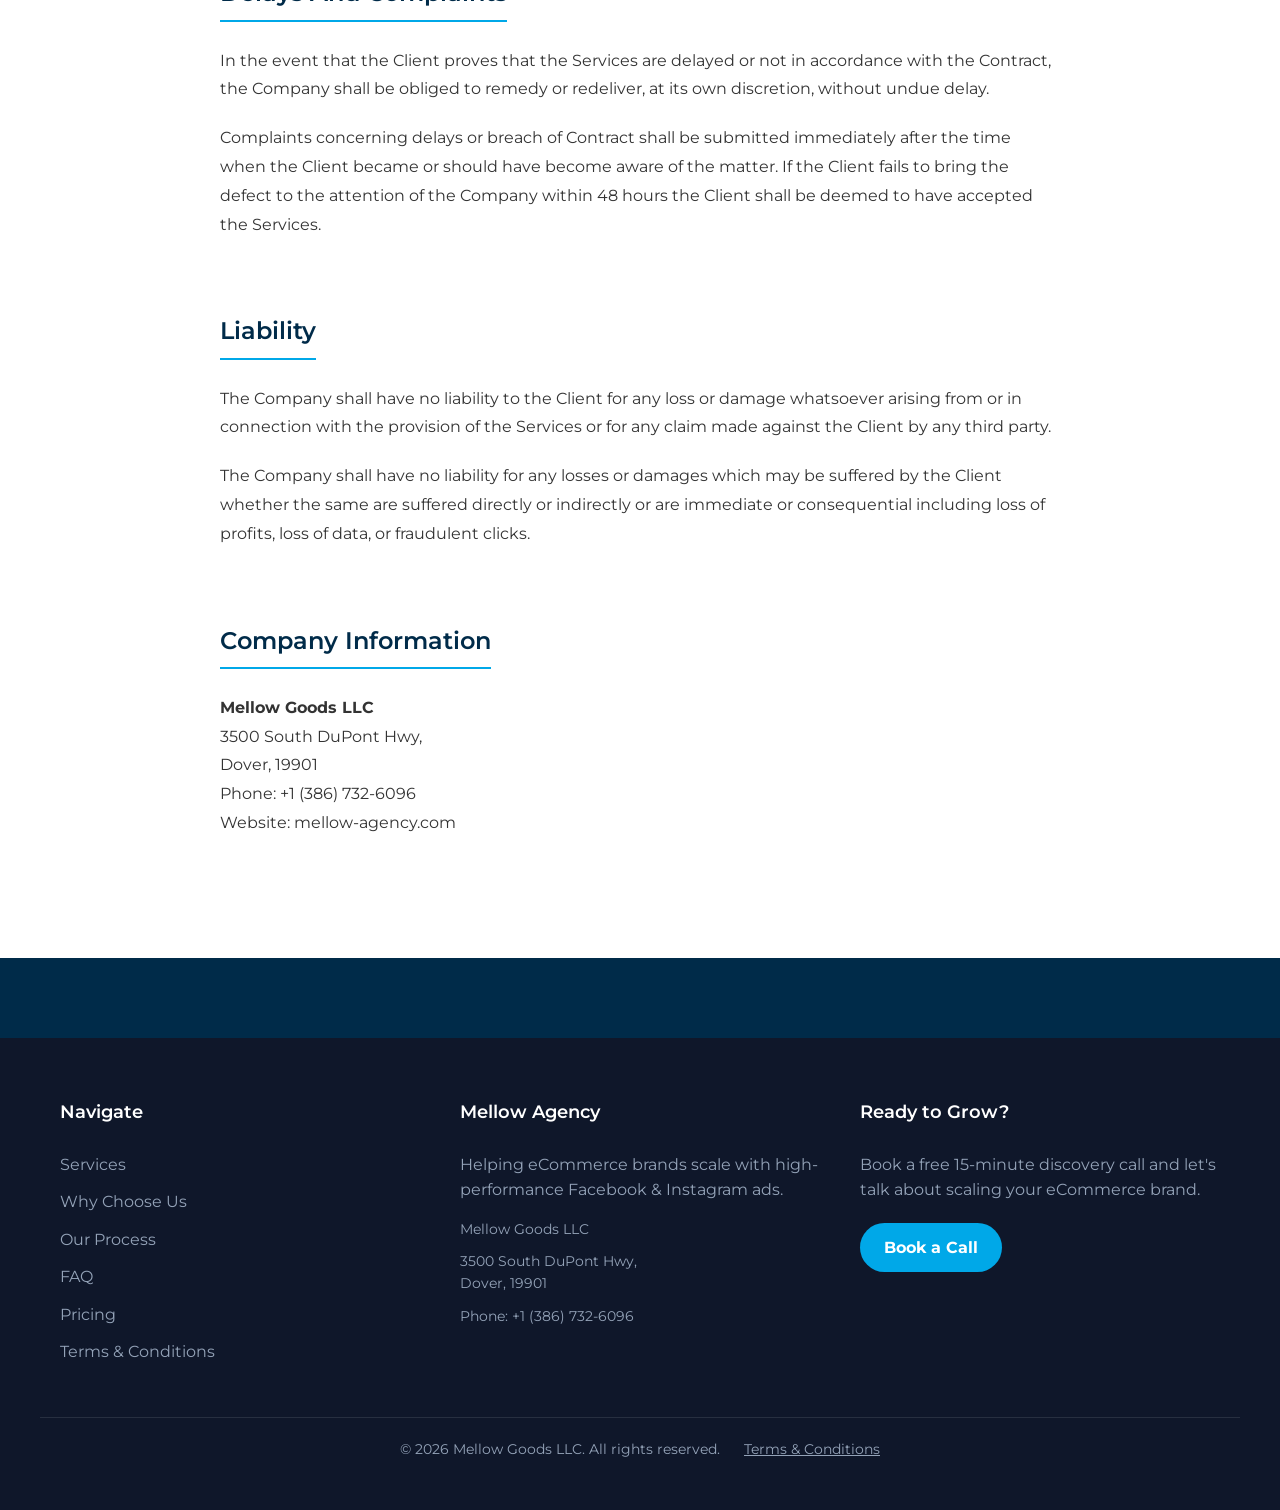
==== commit d955d7fc: "rebrand: rename AGC Media Agency to Mellow Agency / Mellow Goods LLC" ====
--- a/terms.html
+++ b/terms.html
@@ -4,7 +4,7 @@
 <head>
     <meta charset="UTF-8">
     <meta name="viewport" content="width=device-width, initial-scale=1.0">
-    <title>Terms & Conditions | AGC Media Agency</title>
+    <title>Terms & Conditions | Mellow Agency</title>
     <link rel="icon" type="image/svg+xml" href="favicon.svg">
     <link rel="stylesheet" href="style.css">
     <link href="https://fonts.googleapis.com/css2?family=Montserrat:wght@400;600;700&display=swap" rel="stylesheet">
@@ -62,9 +62,9 @@
                 <a href="index.html" style="text-decoration: none; display: flex; align-items: center; gap: 8px;">
                     <div
                         style="background: var(--primary-color); color: white; border-radius: 6px; padding: 4px 8px; font-weight: 800; font-size: 22px; letter-spacing: 1px;">
-                        AGC</div>
+                        M</div>
                     <span
-                        style="font-size: 20px; font-weight: 600; color: var(--navy-color); text-transform: uppercase; letter-spacing: 0.5px;">Media
+                        style="font-size: 20px; font-weight: 600; color: var(--navy-color); text-transform: uppercase; letter-spacing: 0.5px;">Mellow
                         Agency</span>
                 </a>
             </div>
@@ -91,12 +91,12 @@
             <p>Last Updated: March 2026</p>
 
             <p>These Terms and other applicable conditions and notices contained herein govern your use of the
-                <strong>AGC MEDIA COMPANY LLC</strong> service and website. By using, visiting, or browsing the
-                <strong>AGC Media Agency</strong> Website you accept and agree to be bound by these Terms of Use.
+                <strong>MELLOW GOODS LLC</strong> service and website. By using, visiting, or browsing the
+                <strong>Mellow Agency</strong> Website you accept and agree to be bound by these Terms of Use.
             </p>
 
-            <p>These Terms of Use are an ongoing contract between you and <strong>AGC MEDIA COMPANY LLC</strong> and
-                apply to your use of the <strong>AGC MEDIA COMPANY LLC</strong> service and website. These Terms of Use
+            <p>These Terms of Use are an ongoing contract between you and <strong>MELLOW GOODS LLC</strong> and
+                apply to your use of the <strong>MELLOW GOODS LLC</strong> service and website. These Terms of Use
                 affect your rights and you should read them carefully.</p>
 
             <p>Please read them carefully before you use the services of this site.</p>
@@ -117,7 +117,7 @@
                     conditions.</li>
                 <li>We make sure that users get uninterrupted access to our service, but there is no obligation to do
                     so.</li>
-                <li><strong>AGC MEDIA COMPANY LLC</strong> is not responsible and is not obligated for issues in your
+                <li><strong>MELLOW GOODS LLC</strong> is not responsible and is not obligated for issues in your
                     network or server beyond certain limits.</li>
             </ul>
 
@@ -139,7 +139,7 @@
 
             <h3>The Content</h3>
             <p>All website content or information that can be seen, heard or otherwise experienced on the Site is
-                copyrighted and belongs to <strong>AGC MEDIA COMPANY LLC</strong>. You may use the Site, the Service and
+                copyrighted and belongs to <strong>MELLOW GOODS LLC</strong>. You may use the Site, the Service and
                 the Content for your own personal, non-commercial use only.</p>
             <p>You may download and print the available material for your own personal, non-commercial use only.</p>
             <p>You will not transfer any information from the website or produce derivative work which you can display,
@@ -248,11 +248,11 @@
 
             <h2>Company Information</h2>
             <p>
-                <strong>AGC MEDIA COMPANY LLC</strong><br>
-                500 4th St Nw, Suite 102 Pmb 1578,<br>
-                Albuquerque, New Mexico 87102 Us<br>
-                Entity ID: 7236409<br>
-                Website: agcmedia-agency.com
+                <strong>Mellow Goods LLC</strong><br>
+                3500 South DuPont Hwy,<br>
+                Dover, 19901<br>
+                Phone: +1 (386) 732-6096<br>
+                Website: mellow-agency.com
             </p>
         </div>
     </main>
@@ -272,13 +272,12 @@
                     </ul>
                 </div>
                 <div class="footer-col">
-                    <h4>AGC Media Agency</h4>
+                    <h4>Mellow Agency</h4>
                     <p style="color: #94a3b8; margin-bottom: 15px;">Helping eCommerce brands scale with high-performance
                         Facebook & Instagram ads.</p>
-                    <p style="color: #94a3b8; font-size: 14px;">AGC MEDIA COMPANY LLC</p>
-                    <p style="color: #94a3b8; font-size: 14px;">500 4th St Nw, Suite 102 Pmb 1578,<br>Albuquerque, New
-                        Mexico 87102 US</p>
-                    <p style="color: #64748b; font-size: 13px; margin-top: 10px;">Entity ID: 7236409</p>
+                    <p style="color: #94a3b8; font-size: 14px;">Mellow Goods LLC</p>
+                    <p style="color: #94a3b8; font-size: 14px;">3500 South DuPont Hwy,<br>Dover, 19901</p>
+                    <p style="color: #94a3b8; font-size: 14px;">Phone: +1 (386) 732-6096</p>
                 </div>
                 <div class="footer-col">
                     <h4>Ready to Grow?</h4>
@@ -290,7 +289,7 @@
             </div>
             <div class="container text-center"
                 style="margin-top: 40px; padding-top: 20px; border-top: 1px solid rgba(255,255,255,0.1);">
-                <p style="font-size: 14px; color: #94a3b8;">&copy; 2026 AGC MEDIA COMPANY LLC. All rights reserved. <a
+                <p style="font-size: 14px; color: #94a3b8;">&copy; 2026 Mellow Goods LLC. All rights reserved. <a
                         href="terms.html" style="color: #94a3b8; text-decoration: underline; margin-left: 20px;">Terms &
                         Conditions</a></p>
             </div>
--- a/style.css
+++ b/style.css
@@ -1141,7 +1141,7 @@
     }
 
     .comparison-table td:nth-child(2)::before {
-        content: "AGC Media Agency™";
+        content: "Mellow Agency™";
         display: block;
         font-size: 18px;
         font-weight: 700;
